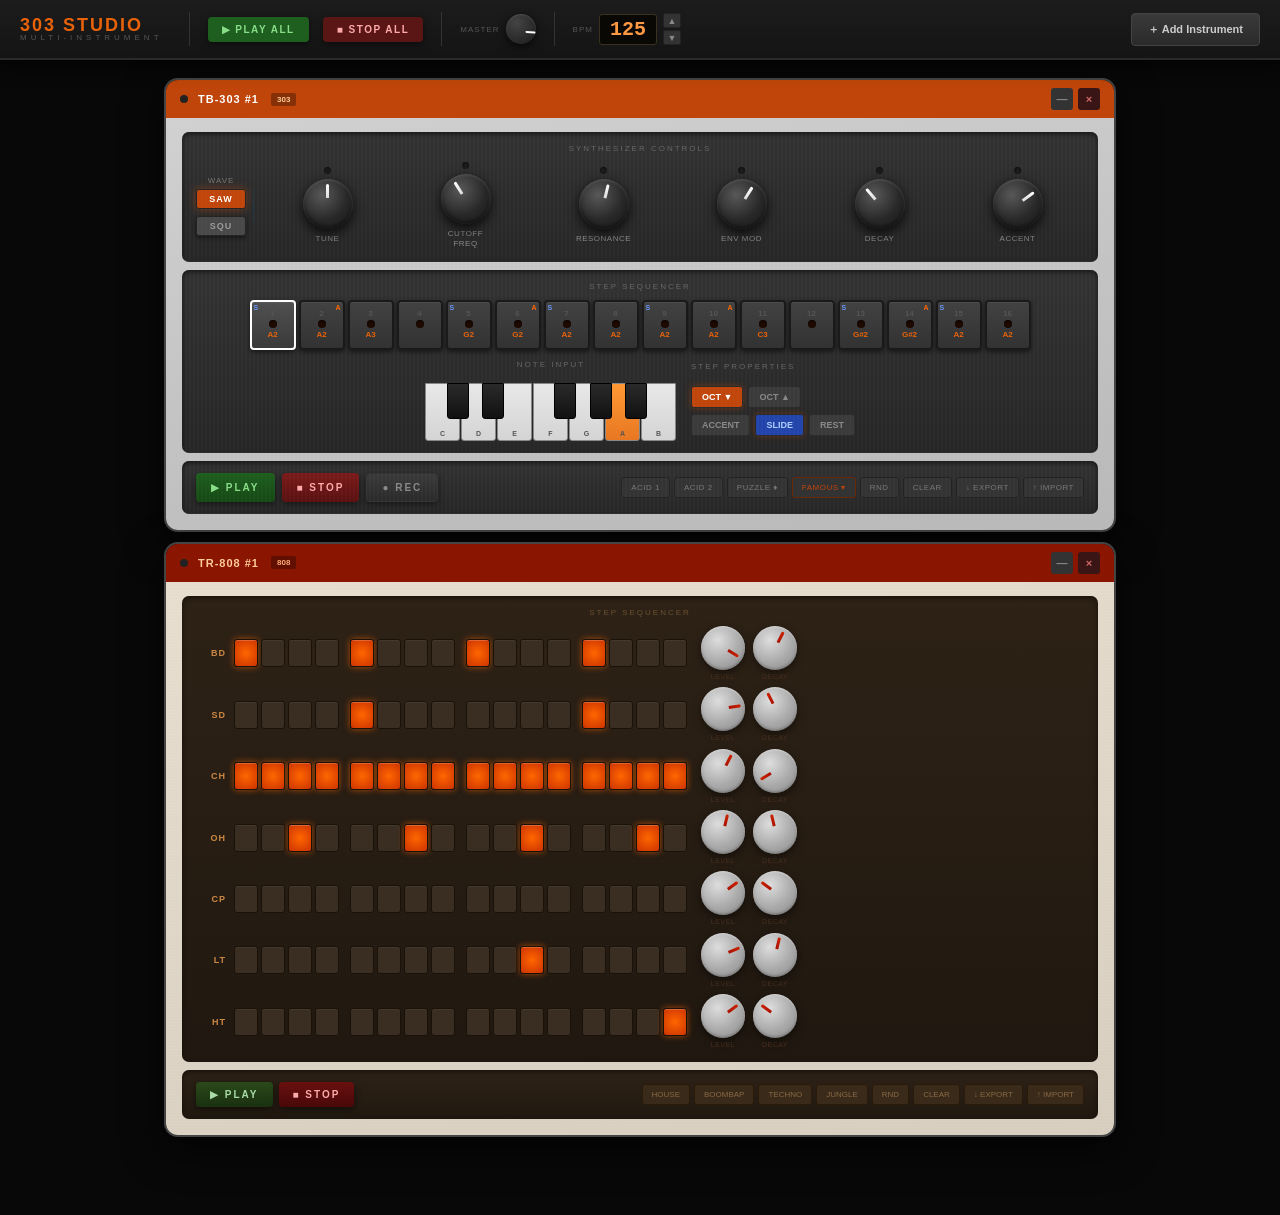
==== studio.html @ 9de7a834 "Bust cache for studio core script on deploy Made-with: Cursor" ====
<!DOCTYPE html>
<html lang="en">
<head>
  <meta charset="UTF-8">
  <meta name="viewport" content="width=device-width, initial-scale=1.0">
  <title>303 Studio</title>
  <link rel="icon" type="image/png" href="favicon.png">

  <!-- Studio shell + shared primitives -->
  <link rel="stylesheet" href="css/studio.css">

  <!-- Per-instrument styles -->
  <link rel="stylesheet" href="css/tb303.css">
  <link rel="stylesheet" href="css/tr808.css">
  <link rel="stylesheet" href="css/tr909.css">
  <link rel="stylesheet" href="css/juno106.css">
  <link rel="stylesheet" href="css/minimoog.css">
  <link rel="stylesheet" href="css/jp8000.css">
  <link rel="stylesheet" href="css/dx7.css">
</head>
<body>

<!-- ── Studio header ─────────────────────────────────────────── -->
<header class="studio-header">
  <div class="studio-logo">
    <span class="studio-logo-main">303 STUDIO</span>
    <span class="studio-logo-sub">Multi-Instrument</span>
  </div>
  <div class="studio-sep"></div>
  <button id="btnPlayAll" class="studio-btn btn-play-all">▶ Play All</button>
  <button id="btnStopAll" class="studio-btn btn-stop-all">■ Stop All</button>
  <div class="studio-sep"></div>
  <div class="master-wrap">
    <span class="master-label">Master</span>
    <div id="masterKnob" class="knob-sm"><div id="masterInd" class="knob-indicator"></div></div>
  </div>
  <div class="studio-sep"></div>
  <div class="master-bpm-wrap">
    <span class="master-label">BPM</span>
    <div id="masterBpm" class="master-bpm-d">128</div>
    <div class="bpm-arrows3">
      <div id="masterBpmUp" class="bpm-arr">▲</div>
      <div id="masterBpmDn" class="bpm-arr">▼</div>
    </div>
  </div>
  <div class="studio-spacer"></div>
  <div class="add-wrap">
    <button class="add-btn" onclick="toggleAddMenu()">＋ Add Instrument</button>
    <div id="addMenu" class="add-menu">
      <!-- Populated by studio.js from StudioInstruments registry -->
    </div>
  </div>
</header>

<!-- ── Instrument rack ───────────────────────────────────────── -->
<main id="rack" class="rack">
  <div id="emptyMsg" class="empty-rack">Loading instruments…</div>
</main>

<!-- ── Core utilities (load first) ──────────────────────────── -->
<script src="js/core/utils.js"></script>
<script src="js/core/knob.js"></script>
<script src="js/core/bus.js"></script>

<!-- ── TB-303 ────────────────────────────────────────────────── -->
<script src="js/instruments/tb303/tb303-engine.js"></script>
<script src="js/instruments/tb303/tb303-seq.js"></script>
<script src="js/instruments/tb303/tb303-presets.js"></script>
<script src="js/instruments/tb303/tb303.js"></script>

<!-- ── TR-808 ────────────────────────────────────────────────── -->
<script src="js/instruments/tr808/tr808-engine.js"></script>
<script src="js/instruments/tr808/tr808-seq.js"></script>
<script src="js/instruments/tr808/tr808-presets.js"></script>
<script src="js/instruments/tr808/tr808.js"></script>

<!-- ── TR-909 ────────────────────────────────────────────────── -->
<script src="js/instruments/tr909/tr909-engine.js"></script>
<script src="js/instruments/tr909/tr909-seq.js"></script>
<script src="js/instruments/tr909/tr909-presets.js"></script>
<script src="js/instruments/tr909/tr909.js"></script>

<!-- ── Juno-106 ──────────────────────────────────────────────── -->
<script src="js/instruments/juno106/juno106-engine.js"></script>
<script src="js/instruments/juno106/juno106-seq.js"></script>
<script src="js/instruments/juno106/juno106-presets.js"></script>
<script src="js/instruments/juno106/juno106.js"></script>

<!-- ── Minimoog ──────────────────────────────────────────── -->
<script src="js/instruments/minimoog/minimoog-engine.js"></script>
<script src="js/instruments/minimoog/minimoog-seq.js"></script>
<script src="js/instruments/minimoog/minimoog-presets.js"></script>
<script src="js/instruments/minimoog/minimoog.js"></script>

<!-- ── JP-8000 ───────────────────────────────────────────── -->
<script src="js/instruments/jp8000/jp8000-engine.js"></script>
<script src="js/instruments/jp8000/jp8000-seq.js"></script>
<script src="js/instruments/jp8000/jp8000-presets.js"></script>
<script src="js/instruments/jp8000/jp8000.js"></script>

<!-- ── DX7 ───────────────────────────────────────────────── -->
<script src="js/instruments/dx7/dx7-engine.js"></script>
<script src="js/instruments/dx7/dx7-seq.js"></script>
<script src="js/instruments/dx7/dx7-presets.js"></script>
<script src="js/instruments/dx7/dx7.js"></script>

<!-- ── New instruments: add CSS link + 4 script tags above this line ── -->

<!-- ── Studio core (must be last) ───────────────────────────── -->
<script src="js/core/studio.js?v=2"></script>

</body>
</html>
---- css/studio.css ----
/* ═══════════════════════════════════════════════════
   STUDIO SHELL — rack, header, card wrapper, shared knob
   ═══════════════════════════════════════════════════ */
*,*::before,*::after{box-sizing:border-box;margin:0;padding:0}
html{scroll-behavior:smooth}
body{background:#080808;min-height:100vh;font-family:'Arial',sans-serif;padding-bottom:60px}

/* ── Studio header ── */
.studio-header{
  background:linear-gradient(180deg,#1c1c1c,#141414);
  border-bottom:2px solid #2a2a2a;
  padding:12px 20px;display:flex;align-items:center;gap:14px;
  position:sticky;top:0;z-index:100;
  box-shadow:0 4px 20px rgba(0,0,0,0.8);
}
.studio-logo{display:flex;flex-direction:column;line-height:1;margin-right:8px}
.studio-logo-main{font-size:18px;font-weight:900;color:#e8620a;letter-spacing:2px}
.studio-logo-sub{font-size:8px;color:#555;letter-spacing:4px;text-transform:uppercase}
.studio-sep{width:1px;height:34px;background:#333;margin:0 4px}
.studio-btn{
  padding:7px 14px;border-radius:4px;font-size:10px;font-weight:bold;
  letter-spacing:1.5px;cursor:pointer;border:none;text-transform:uppercase;
  transition:all 0.12s;box-shadow:0 2px 6px rgba(0,0,0,0.5);
}
.btn-play-all{background:#1e5e1e;color:#88dd88}
.btn-play-all:hover{background:#236823}
.btn-play-all.on{background:#33cc33;color:#fff;box-shadow:0 0 12px rgba(51,204,51,0.4)}
.btn-stop-all{background:#5a1515;color:#ffaaaa}
.btn-stop-all:hover{background:#7a1a1a}
.studio-spacer{flex:1}

/* ── Add instrument menu ── */
.add-wrap{position:relative}
.add-btn{
  background:linear-gradient(180deg,#3a3a3a,#2a2a2a);color:#ccc;
  border:1px solid #444;font-size:11px;padding:8px 16px;
  border-radius:4px;cursor:pointer;font-weight:bold;
}
.add-btn:hover{background:linear-gradient(180deg,#4a4a4a,#3a3a3a);color:#fff}
.add-menu{
  position:absolute;right:0;top:calc(100% + 6px);
  background:#1e1e1e;border:1px solid #3a3a3a;border-radius:6px;
  box-shadow:0 8px 24px rgba(0,0,0,0.8);z-index:200;
  min-width:210px;overflow:hidden;display:none;
}
.add-menu.open{display:block}
.add-menu-item{
  padding:10px 16px;cursor:pointer;font-size:11px;color:#bbb;
  display:flex;align-items:center;gap:10px;
  border-bottom:1px solid #2a2a2a;transition:background 0.1s;
}
.add-menu-item:last-child{border-bottom:none}
.add-menu-item:hover{background:#2a2a2a;color:#fff}
.inst-badge{font-size:9px;font-weight:bold;padding:2px 6px;border-radius:2px}
.badge-303{background:#c0450a;color:#fff}
.badge-808{background:#8a1500;color:#ffcc99}
.badge-syn{background:#1a4a8a;color:#99ccff}

/* ── Master volume knob ── */
.master-wrap{display:flex;align-items:center;gap:6px}

/* ── Master BPM ── */
.master-bpm-wrap{display:flex;align-items:center;gap:6px}
.master-bpm-d{
  background:#0a0805;border:1px solid #3a3020;border-radius:3px;
  padding:3px 8px;color:#ff9944;font-family:monospace;font-size:20px;font-weight:bold;
  width:58px;text-align:center;cursor:ns-resize;touch-action:none;user-select:none;
}
.master-label{font-size:8px;color:#555;text-transform:uppercase;letter-spacing:1px}
.knob-sm{
  width:30px;height:30px;border-radius:50%;
  background:radial-gradient(circle at 35% 30%,#444,#1a1a1a);
  box-shadow:0 3px 8px rgba(0,0,0,0.7),inset 0 1px 2px rgba(255,255,255,0.12);
  position:relative;cursor:grab;touch-action:none;flex-shrink:0;
}
.knob-sm:active{cursor:grabbing}
.knob-sm .knob-indicator{
  position:absolute;width:2px;height:10px;background:#fff;
  left:calc(50% - 1px);top:3px;border-radius:1px;
  transform-origin:50% 145%;pointer-events:none;
}

/* ── Instrument rack ── */
.rack{max-width:980px;margin:20px auto;padding:0 16px;display:flex;flex-direction:column;gap:14px}
.empty-rack{
  text-align:center;padding:60px 20px;color:#2a2a2a;
  font-size:13px;letter-spacing:2px;text-transform:uppercase;
}

/* ── Instrument card wrapper ── */
.inst-card{border-radius:12px;overflow:hidden;box-shadow:0 0 0 2px #444,0 12px 40px rgba(0,0,0,0.8)}
.inst-card-header{display:flex;align-items:center;gap:10px;padding:8px 14px}
.inst-led{width:8px;height:8px;border-radius:50%;background:#222;flex-shrink:0;transition:all 0.2s}
.inst-led.on{background:#44ee44;box-shadow:0 0 6px rgba(68,238,68,0.7)}
.inst-title{font-size:11px;font-weight:bold;color:#ccc;letter-spacing:1px;text-transform:uppercase}
.inst-type-tag{font-size:8px;padding:2px 6px;border-radius:2px;font-weight:bold;margin-left:2px}
.inst-header-btns{display:flex;gap:5px;margin-left:auto}
.inst-hbtn{
  width:22px;height:22px;border-radius:3px;border:none;cursor:pointer;
  font-size:11px;display:flex;align-items:center;justify-content:center;
  transition:all 0.1s;font-weight:bold;
}
.collapse-btn{background:#333;color:#888}
.collapse-btn:hover{background:#444;color:#fff}
.remove-btn{background:#3a1515;color:#cc6666}
.remove-btn:hover{background:#5a2020;color:#ff8888}
.inst-body{transition:all 0.15s}
.inst-body.collapsed{display:none}

/* ── Shared dark knob (used by 303 and any dark-panel instrument) ── */
.knob{
  width:50px;height:50px;border-radius:50%;
  background:radial-gradient(circle at 38% 32%,#585858 0%,#282828 55%,#1a1a1a 100%);
  box-shadow:0 4px 12px rgba(0,0,0,0.8),inset 0 1px 3px rgba(255,255,255,0.18),inset 0 -2px 4px rgba(0,0,0,0.6);
  position:relative;cursor:grab;touch-action:none;
}
.knob:active{cursor:grabbing}
.knob-indicator{
  position:absolute;width:3px;height:14px;
  background:linear-gradient(180deg,#fff,#ddd);
  left:calc(50% - 1.5px);top:5px;border-radius:2px 2px 0 0;
  transform-origin:50% 145%;pointer-events:none;
}
.knob-label{font-size:8px;color:#888;text-transform:uppercase;letter-spacing:0.5px;text-align:center;max-width:56px;line-height:1.3}
.knob-group{display:flex;flex-direction:column;align-items:center;gap:5px;flex:1}
.knob-clr-btn{
  width:7px;height:7px;border-radius:50%;cursor:pointer;border:none;padding:0;
  background:#1a1a1a;box-shadow:inset 0 1px 2px rgba(0,0,0,0.6);transition:all 0.15s;
}
.knob-clr-btn.active{
  background:#ff6600;
  box-shadow:0 0 5px rgba(255,102,0,0.9),0 0 10px rgba(255,102,0,0.4),inset 0 1px 1px rgba(255,200,100,0.4);
}
.knob-clr-btn:hover{ filter:brightness(1.4); }

/* ── Light knob variant (TR-808) ── */
.knob-light{
  width:44px;height:44px;border-radius:50%;
  background:radial-gradient(circle at 38% 32%,#ddd 0%,#aaa 55%,#888 100%);
  box-shadow:0 3px 8px rgba(0,0,0,0.5),inset 0 1px 2px rgba(255,255,255,0.5),inset 0 -1px 3px rgba(0,0,0,0.3);
  position:relative;cursor:grab;touch-action:none;
}
.knob-light:active{cursor:grabbing}
.knob-light .knob-indicator{background:linear-gradient(180deg,#cc2200,#aa1100);top:4px;height:12px;left:calc(50% - 1.5px)}
.knob-light-label{font-size:7px;color:#4a3020;text-transform:uppercase;letter-spacing:0.5px;text-align:center;max-width:50px;line-height:1.2}

/* ── Shared transport primitives ── */
.t-btn{
  padding:8px 15px;border-radius:4px;font-size:10px;font-weight:bold;letter-spacing:2px;
  cursor:pointer;border:none;text-transform:uppercase;transition:all 0.1s;
  box-shadow:0 2px 6px rgba(0,0,0,0.5);
}
.t-btn:active{transform:translateY(1px)}
.bpm-arrows3{display:flex;flex-direction:column;gap:2px}
.bpm-arr{
  width:18px;height:15px;background:#333;border:1px solid #222;border-radius:2px;
  color:#888;font-size:9px;cursor:pointer;display:flex;align-items:center;justify-content:center;
}
.bpm-arr:hover{background:#555;color:#ddd}
.pat-btns3{display:flex;gap:5px;flex-wrap:wrap}
---- css/tb303.css ----
/* ═══════════════════════════════════════════════════
   TB-303 INSTRUMENT STYLES
   Owner: TB-303 agent — do not edit from other agents
   ═══════════════════════════════════════════════════ */

.tb303-card{background:linear-gradient(170deg,#d0d0d0,#b8b8b8);padding:14px 16px 16px;position:relative}
.tb303-card::before{
  content:'';position:absolute;inset:0;pointer-events:none;
  background:repeating-linear-gradient(90deg,rgba(255,255,255,0.04) 0,rgba(255,255,255,0) 1px,rgba(255,255,255,0) 3px,rgba(255,255,255,0.04) 4px);
}
.tb303-header-bar{background:#c0450a}
.tb303-header-bar .inst-title{color:#fff}
.tb303-header-bar .inst-type-tag{background:rgba(0,0,0,0.3);color:#ffcc99}

/* Dark panel sections inside the 303 */
.tb3-dark{
  background:linear-gradient(180deg,#323232,#262626);
  border-radius:7px;padding:12px 14px;margin-bottom:8px;
  box-shadow:inset 0 2px 5px rgba(0,0,0,0.6),inset 0 -1px 0 rgba(255,255,255,0.04);
}
.tb3-dark:last-child{margin-bottom:0}
.panel-lbl{font-size:8px;color:#666;text-transform:uppercase;letter-spacing:2px;margin-bottom:9px;text-align:center}

/* Controls row */
.tb3-controls{display:flex;align-items:center;gap:5px}
.vdivider{width:1px;height:68px;background:linear-gradient(180deg,transparent,#555,transparent);margin:0 5px}
.wave-sect{display:flex;flex-direction:column;align-items:center;gap:4px}
.wave-lbl{font-size:8px;color:#777;letter-spacing:1px;text-transform:uppercase}
.wave-btn{
  width:50px;height:20px;background:#484848;border:1px solid #222;border-radius:3px;
  color:#999;font-size:9px;font-weight:bold;letter-spacing:1px;cursor:pointer;
  box-shadow:0 2px 4px rgba(0,0,0,0.5);transition:all 0.1s;
}
.wave-btn+.wave-btn{margin-top:3px}
.wave-btn.active{background:#c0450a;color:#fff;box-shadow:0 0 8px rgba(192,69,10,0.5)}

/* Step sequencer */
.steps-row{display:flex;gap:3px;justify-content:center;margin-bottom:10px}
.step-btn{
  width:46px;height:50px;background:linear-gradient(180deg,#424242,#323232);
  border:2px solid #1a1a1a;border-radius:4px;cursor:pointer;position:relative;
  box-shadow:0 2px 4px rgba(0,0,0,0.5),inset 0 1px 0 rgba(255,255,255,0.06);
  display:flex;flex-direction:column;align-items:center;justify-content:center;gap:2px;
  transition:border-color 0.08s;flex-shrink:0;
}
.step-btn:active{transform:translateY(1px)}
.step-num{font-size:8px;color:#555;font-weight:bold}
.step-led{width:8px;height:8px;border-radius:50%;background:#1e0a00;box-shadow:inset 0 1px 2px rgba(0,0,0,0.7);transition:all 0.04s}
.step-note-d{font-size:8px;color:#444;font-weight:bold;min-height:10px}
.step-btn.selected{border-color:#fff;background:linear-gradient(180deg,#505050,#3a3a3a)}
.step-btn.playing .step-led{background:#ff9900;box-shadow:0 0 7px rgba(255,153,0,0.9),0 0 14px rgba(255,153,0,0.4)}
.step-btn.has-note .step-note-d{color:#e8620a}
.step-btn.is-rest .step-note-d{color:#3a3a3a;font-style:italic}
.step-a{position:absolute;top:2px;right:2px;font-size:7px;color:#ff6600;font-weight:bold;display:none}
.step-s{position:absolute;top:2px;left:2px;font-size:7px;color:#6699ff;font-weight:bold;display:none}
.step-btn.has-accent .step-a{display:block}
.step-btn.has-slide  .step-s{display:block}

/* Note entry / piano */
.note-entry{display:flex;align-items:flex-start;gap:14px;justify-content:center}
.piano-wrap{display:flex;flex-direction:column;align-items:center;gap:5px}
.piano{position:relative;height:58px;width:252px;flex-shrink:0}
.white-key{
  position:absolute;height:58px;background:linear-gradient(180deg,#e8e8e8,#d4d4d4);
  border:1px solid #888;border-radius:0 0 3px 3px;cursor:pointer;z-index:1;
  display:flex;align-items:flex-end;justify-content:center;padding-bottom:3px;transition:background 0.05s;
}
.white-key span{font-size:7px;color:#555;font-weight:bold}
.white-key:hover{background:linear-gradient(180deg,#ffd080,#ffaa44)}
.white-key.active{background:linear-gradient(180deg,#ff9933,#e87722)!important}
.black-key{
  position:absolute;height:36px;width:22px;background:linear-gradient(180deg,#2a2a2a,#111);
  border:1px solid #000;border-radius:0 0 3px 3px;cursor:pointer;z-index:2;top:0;transition:background 0.05s;
}
.black-key:hover{background:linear-gradient(180deg,#c04408,#8a2800)}
.black-key.active{background:linear-gradient(180deg,#ff6600,#cc4400)!important}

/* Step properties */
.step-props{display:flex;flex-direction:column;gap:6px;padding-top:2px}
.prop-row{display:flex;gap:5px}
.prop-btn{
  padding:5px 10px;background:#3a3a3a;border:1px solid #2a2a2a;border-radius:3px;
  color:#888;font-size:9px;font-weight:bold;cursor:pointer;transition:all 0.1s;
  text-transform:uppercase;white-space:nowrap;
}
.prop-btn:hover{background:#4a4a4a;color:#bbb}
.prop-btn.active{background:#c0450a;color:#fff;box-shadow:0 0 6px rgba(192,69,10,0.4)}
.prop-btn.slide-on{background:#2244aa;color:#aaccff}

/* Transport */
.tb3-transport{display:flex;align-items:center;justify-content:space-between;gap:8px;flex-wrap:wrap}
.tb3-btns{display:flex;gap:7px}
.btn-play3{background:linear-gradient(180deg,#1e5e1e,#144814);color:#88dd88}
.btn-play3:hover{background:linear-gradient(180deg,#236823,#185018)}
.btn-play3.on{background:linear-gradient(180deg,#33cc33,#228822);color:#fff;box-shadow:0 0 10px rgba(51,204,51,0.5)}
.btn-stop3{background:linear-gradient(180deg,#7a1a1a,#5a1010);color:#ffaaaa}
.btn-rec3{background:linear-gradient(180deg,#3a3a3a,#2a2a2a);color:#888;border:1px solid #333}
.btn-rec3.on{background:linear-gradient(180deg,#cc2222,#881111);color:#fff;box-shadow:0 0 8px rgba(204,34,34,0.4)}
.bpm-wrap3{display:flex;align-items:center;gap:7px}
.bpm-lbl3{font-size:8px;color:#777;letter-spacing:2px;text-transform:uppercase}
.bpm-d3{
  background:#0a0a0a;border:1px solid #3a3a3a;border-radius:3px;padding:4px 7px;
  color:#ff7700;font-family:monospace;font-size:18px;font-weight:bold;
  width:62px;text-align:center;cursor:ns-resize;touch-action:none;
  box-shadow:inset 0 2px 4px rgba(0,0,0,0.6);
}
.pat-b3{
  padding:5px 9px;background:#333;border:1px solid #222;border-radius:3px;
  color:#777;font-size:8px;cursor:pointer;letter-spacing:0.5px;text-transform:uppercase;transition:all 0.1s;
}
.pat-b3:hover{background:#484848;color:#bbb}

/* Famous songs dropdown */
.pat-fam-wrap{position:relative;display:inline-block}
.pat-fam-btn{color:#c0450a!important;border-color:#6a2808!important}
.pat-fam-btn:hover{background:#3a2010!important;color:#ff8844!important}
.pat-fam-menu{
  display:none;position:absolute;bottom:calc(100% + 5px);left:0;
  background:#1e1a16;border:1px solid #4a2e18;border-radius:6px;
  box-shadow:0 -6px 20px rgba(0,0,0,0.8);z-index:300;min-width:200px;overflow:hidden;
}
.pat-fam-menu.open{display:block}
.pat-fam-item{
  padding:9px 13px;cursor:pointer;display:flex;flex-direction:column;gap:2px;
  border-bottom:1px solid #2a1e12;transition:background 0.1s;
}
.pat-fam-item:last-child{border-bottom:none}
.pat-fam-item:hover{background:#2e2010}
.fam-title{font-size:10px;font-weight:bold;color:#e8a060;letter-spacing:0.5px}
.fam-artist{font-size:8px;color:#6a5030;text-transform:uppercase;letter-spacing:1px}
---- css/tr808.css ----
/* ═══════════════════════════════════════════════════
   TR-808 INSTRUMENT STYLES
   Owner: TR-808 agent — do not edit from other agents
   ═══════════════════════════════════════════════════ */

.tr808-card{background:linear-gradient(170deg,#e8dfd0,#d8cfc0);padding:14px 16px 16px;position:relative}
.tr808-card::before{
  content:'';position:absolute;inset:0;pointer-events:none;
  background:repeating-linear-gradient(0deg,rgba(0,0,0,0.015) 0,rgba(0,0,0,0) 1px,rgba(0,0,0,0) 2px,rgba(0,0,0,0.015) 3px);
}
.tr808-header-bar{background:#8a1500}
.tr808-header-bar .inst-title{color:#ffcc99}
.tr808-header-bar .inst-type-tag{background:rgba(0,0,0,0.3);color:#ffaa77}

/* Dark panel inside 808 */
.t8-panel{
  background:linear-gradient(180deg,#2e2216,#201810);border-radius:7px;padding:12px 14px;margin-bottom:8px;
  box-shadow:inset 0 2px 5px rgba(0,0,0,0.5);
}
.t8-panel:last-child{margin-bottom:0}
.t8-lbl{font-size:8px;color:#6a5030;text-transform:uppercase;letter-spacing:2px;margin-bottom:9px;text-align:center}

/* Voice grid */
.voice-row{display:flex;align-items:center;gap:8px;margin-bottom:6px}
.voice-row:last-child{margin-bottom:0}
.voice-name{
  font-size:9px;font-weight:bold;color:#cc8844;letter-spacing:1px;text-transform:uppercase;
  width:30px;flex-shrink:0;text-align:right;
}
.steps-808{display:flex;gap:3px}
.drum-step{
  width:24px;height:28px;background:#3a2e22;border:1px solid #1a1208;border-radius:3px;
  cursor:pointer;flex-shrink:0;transition:all 0.08s;position:relative;
  box-shadow:inset 0 1px 0 rgba(255,255,255,0.05);
}
.drum-step:active{transform:translateY(1px)}
.drum-step.on{
  background:radial-gradient(circle,#ff6600,#cc3300);
  box-shadow:0 0 6px rgba(255,102,0,0.6),inset 0 1px 0 rgba(255,255,255,0.2);
}
.drum-step.playing{background:radial-gradient(circle,#ffcc00,#ff8800);box-shadow:0 0 10px rgba(255,200,0,0.8)}
.step-gap{width:5px;flex-shrink:0}
.voice-knobs{display:flex;align-items:flex-end;gap:8px;margin-left:6px}
.v-knob-g{display:flex;flex-direction:column;align-items:center;gap:3px}

/* 808 transport */
.t8-transport{display:flex;align-items:center;justify-content:space-between;gap:8px;flex-wrap:wrap}
.t8-btns{display:flex;gap:6px}
.btn-play8{background:linear-gradient(180deg,#2a4a1a,#1a3010);color:#aaddaa;padding:7px 14px}
.btn-play8:hover{background:linear-gradient(180deg,#3a5a2a,#2a4020)}
.btn-play8.on{background:linear-gradient(180deg,#44cc44,#339933);color:#fff;box-shadow:0 0 10px rgba(68,204,68,0.4)}
.btn-stop8{background:linear-gradient(180deg,#6a1010,#4a0808);color:#ffaaaa;padding:7px 14px}
.bpm-wrap8{display:flex;align-items:center;gap:7px}
.bpm-lbl8{font-size:8px;color:#6a5030;letter-spacing:2px;text-transform:uppercase}
.bpm-d8{
  background:#0a0805;border:1px solid #4a3020;border-radius:3px;padding:4px 7px;
  color:#ff9944;font-family:monospace;font-size:18px;font-weight:bold;
  width:62px;text-align:center;cursor:ns-resize;touch-action:none;
}
.pat-b8{
  padding:5px 9px;background:#3a2a1a;border:1px solid #2a1a08;border-radius:3px;
  color:#8a6a44;font-size:8px;cursor:pointer;text-transform:uppercase;transition:all 0.1s;
}
.pat-b8:hover{background:#4a3a2a;color:#cc9966}
---- css/tr909.css ----
/* ── TR-909 Styles ──
   Steel grey / industrial metal aesthetic.
   Owner: TR-909 agent
   ────────────────────────────────────────── */

/* Header */
.tr909-header-bar { background: #444a50; }
.tr909-header-bar .inst-title { color: #fff; }
.tr909-header-bar .inst-type-tag { background: rgba(0,0,0,0.3); color: #ffcc99; }

/* Card */
.tr909-card {
  background: linear-gradient(170deg, #c8cdd2, #b0b5ba);
  padding: 14px 16px 16px;
  position: relative;
}

/* Panel */
.t9-panel {
  background: linear-gradient(180deg, #2a2e32, #1e2226);
  border-radius: 7px;
  padding: 12px 14px;
  margin-bottom: 8px;
  box-shadow: inset 0 2px 5px rgba(0,0,0,0.5);
}
.t9-panel:last-child { margin-bottom: 0; }

.t9-lbl {
  font-size: 8px;
  color: #556;
  text-transform: uppercase;
  letter-spacing: 2px;
  margin-bottom: 9px;
  text-align: center;
}

/* Voice name colour override for 909 */
.tr909-card .voice-name { color: #88aacc; }

/* Steps */
.steps-909 { display: flex; gap: 3px; }

.drum-step-9 {
  width: 24px;
  height: 28px;
  background: #3a3e44;
  border: 1px solid #1a1e22;
  border-radius: 2px;
  cursor: pointer;
  flex-shrink: 0;
  transition: all 0.08s;
  box-shadow: inset 0 1px 0 rgba(255,255,255,0.06);
}
.drum-step-9:active { transform: translateY(1px); }
.drum-step-9.on {
  background: radial-gradient(circle, #4488ff, #2255cc);
  box-shadow: 0 0 6px rgba(68,136,255,0.6), inset 0 1px 0 rgba(255,255,255,0.2);
}
.drum-step-9.playing {
  background: radial-gradient(circle, #aaddff, #66aaff);
  box-shadow: 0 0 10px rgba(170,221,255,0.8);
}

/* Transport */
.t9-transport {
  display: flex;
  align-items: center;
  justify-content: space-between;
  gap: 8px;
  flex-wrap: wrap;
}
.t9-btns { display: flex; gap: 6px; }

.btn-play9 {
  background: linear-gradient(180deg, #1a3a5a, #102840);
  color: #88bbdd;
  padding: 7px 14px;
}
.btn-play9:hover { background: linear-gradient(180deg, #2a4a6a, #1a3850); }
.btn-play9.on {
  background: linear-gradient(180deg, #4488cc, #2266aa);
  color: #fff;
  box-shadow: 0 0 10px rgba(68,136,204,0.4);
}

.btn-stop9 {
  background: linear-gradient(180deg, #6a1010, #4a0808);
  color: #ffaaaa;
  padding: 7px 14px;
}

/* Preset buttons */
.pat-b9 {
  padding: 5px 9px;
  background: #2a2e34;
  border: 1px solid #1a1e24;
  border-radius: 3px;
  color: #6a8aaa;
  font-size: 8px;
  cursor: pointer;
  text-transform: uppercase;
  transition: all 0.1s;
}
.pat-b9:hover { background: #3a3e46; color: #aaccee; }

/* Badge */
.badge-909 { background: #2a4a6a; color: #88bbdd; }
---- css/juno106.css ----
/* ─────────────────────────────────────────────────────────────
   Roland Juno-106 Pad — dark navy / midnight blue theme
   Teal/cyan accents, cream step buttons
───────────────────────────────────────────────────────────── */

/* ── Header bar ─────────────────────────────────────────── */
.juno106-header-bar {
  background: #1a2a4a;
  color: #ffffff;
  display: flex;
  align-items: center;
  gap: 8px;
  padding: 6px 12px;
  border-radius: 6px 6px 0 0;
  font-family: 'Courier New', monospace;
  font-size: 13px;
  font-weight: 700;
  letter-spacing: 1px;
  border-bottom: 1px solid #2a4a7a;
}

.juno106-header-bar .tag {
  color: #88ddcc;
  font-size: 11px;
  font-weight: 400;
  opacity: 0.85;
}

/* ── Badge ──────────────────────────────────────────────── */
.badge-juno {
  background: #1a5a5a;
  color: #88ddcc;
  font-size: 9px;
  font-weight: 700;
  letter-spacing: 1px;
  padding: 2px 6px;
  border-radius: 3px;
  text-transform: uppercase;
}

/* ── Card ───────────────────────────────────────────────── */
.juno106-card {
  background: linear-gradient(160deg, #1e2a3e 0%, #162034 100%);
  padding: 14px 16px 16px;
  border-radius: 0 0 8px 8px;
  border: 1px solid #1a2a4a;
  border-top: none;
  font-family: 'Courier New', monospace;
}

/* ── Panel ──────────────────────────────────────────────── */
.j106-panel {
  background: linear-gradient(160deg, #0e1620 0%, #0a1018 100%);
  border-radius: 7px;
  padding: 12px 14px;
  box-shadow: inset 0 1px 4px rgba(0,0,0,0.7), inset 0 0 1px rgba(74,138,138,0.15);
  margin-bottom: 8px;
}

/* ── Section labels ─────────────────────────────────────── */
.j106-lbl {
  color: #4a8a8a;
  font-size: 9px;
  font-weight: 700;
  letter-spacing: 2px;
  text-transform: uppercase;
  text-align: center;
  margin-bottom: 9px;
}

.j106-sub-lbl {
  color: #4a8a8a;
  font-size: 8px;
  font-weight: 600;
  letter-spacing: 1.5px;
  text-transform: uppercase;
  text-align: center;
  margin-bottom: 4px;
}

/* ── Controls row ───────────────────────────────────────── */
.j106-controls {
  display: flex;
  flex-direction: row;
  align-items: center;
  gap: 5px;
  flex-wrap: wrap;
}

/* ── Wave / sub section ─────────────────────────────────── */
.j106-wave-sect {
  display: flex;
  flex-direction: column;
  align-items: center;
  gap: 5px;
}

/* ── Toggle buttons (SUB / CHORUS) ─────────────────────── */
.j106-btn {
  background: #0a1420;
  color: #4a7a7a;
  border: 1px solid #1a4a4a;
  border-radius: 4px;
  padding: 4px 8px;
  font-size: 9px;
  font-weight: 700;
  letter-spacing: 1px;
  cursor: pointer;
  transition: all 0.12s ease;
  font-family: 'Courier New', monospace;
  text-transform: uppercase;
  min-width: 54px;
}

.j106-btn:hover {
  border-color: #2a6a6a;
  color: #6aaaaa;
}

.j106-btn.active {
  background: #0a2a2a;
  color: #88ddcc;
  border-color: #2a8a8a;
  box-shadow: 0 0 6px rgba(74,138,138,0.5), inset 0 0 4px rgba(74,138,138,0.1);
}

/* ── Vertical divider ───────────────────────────────────── */
.vdivider {
  width: 1px;
  height: 48px;
  background: linear-gradient(to bottom, transparent, #1a3a4a, transparent);
  margin: 0 2px;
  flex-shrink: 0;
}

/* ── Steps row ──────────────────────────────────────────── */
.j106-steps-row {
  display: flex;
  flex-direction: row;
  gap: 3px;
  justify-content: center;
  margin-bottom: 10px;
  flex-wrap: wrap;
}

/* ── Individual step button ─────────────────────────────── */
.j106-step {
  width: 42px;
  height: 54px;
  background: #080f18;
  border: 2px solid #1a2535;
  border-radius: 4px;
  cursor: pointer;
  display: flex;
  flex-direction: column;
  align-items: center;
  justify-content: center;
  gap: 2px;
  transition: border-color 0.1s ease, background 0.1s ease;
  user-select: none;
  flex-shrink: 0;
}

.j106-step:hover {
  border-color: #2a4a5a;
  background: #0d1620;
}

.j106-step.selected {
  border-color: #4a9aaa;
  box-shadow: 0 0 5px rgba(74,154,170,0.4);
}

.j106-step.playing {
  background: #0a2a2a;
  border-color: #2aaa8a;
  box-shadow: 0 0 10px rgba(42,170,138,0.6), inset 0 0 6px rgba(42,170,138,0.15);
}

.j106-step.has-chord {
  background: #0c1a28;
  border-top: 2px solid #2a7a7a;
}

.j106-step.is-rest {
  background: #050c14;
  border-color: #111e2a;
}

.j106-step-root {
  font-size: 11px;
  font-weight: 700;
  color: #88ddcc;
  line-height: 1;
  font-family: 'Courier New', monospace;
}

.j106-step-type {
  font-size: 8px;
  color: #4a8a8a;
  text-transform: uppercase;
  letter-spacing: 0.5px;
  line-height: 1;
  font-family: 'Courier New', monospace;
}

.j106-step-rest {
  font-size: 12px;
  color: #2a3a4a;
  font-style: italic;
  font-family: 'Courier New', monospace;
}

/* ── Editor row ─────────────────────────────────────────── */
.j106-editor-row {
  display: flex;
  flex-direction: row;
  gap: 14px;
  align-items: flex-start;
  justify-content: center;
  margin-top: 8px;
  flex-wrap: wrap;
}

/* ── Piano wrap ─────────────────────────────────────────── */
.j106-piano-wrap {
  display: flex;
  flex-direction: column;
  align-items: center;
  gap: 5px;
}

/* ── Piano keyboard ─────────────────────────────────────── */
.j106-piano {
  position: relative;
  height: 52px;
  width: 224px;
}

.j106-wkey {
  position: absolute;
  top: 0;
  height: 52px;
  background: linear-gradient(to bottom, #ddd8cc 0%, #f0ece2 60%, #e8e4da 100%);
  border: 1px solid #3a4a5a;
  border-top: none;
  border-radius: 0 0 3px 3px;
  cursor: pointer;
  display: flex;
  align-items: flex-end;
  justify-content: center;
  padding-bottom: 3px;
  transition: background 0.1s ease;
  box-sizing: border-box;
  z-index: 1;
}

.j106-wkey span {
  font-size: 7px;
  color: #4a5a6a;
  font-family: 'Courier New', monospace;
  font-weight: 600;
  pointer-events: none;
}

.j106-wkey:hover {
  background: linear-gradient(to bottom, #c8e8e0 0%, #d8f0e8 60%, #cce8e0 100%);
}

.j106-wkey.active {
  background: linear-gradient(to bottom, #4a9a8a 0%, #5abaaa 60%, #48988a 100%);
  border-color: #2a7a6a;
  box-shadow: inset 0 2px 4px rgba(0,0,0,0.3);
}

.j106-wkey.active span {
  color: #e8f8f4;
}

.j106-bkey {
  position: absolute;
  top: 0;
  width: 18px;
  height: 32px;
  background: linear-gradient(to bottom, #1a2535 0%, #0a1520 100%);
  border: 1px solid #0a1020;
  border-top: none;
  border-radius: 0 0 2px 2px;
  cursor: pointer;
  z-index: 2;
  transition: background 0.1s ease;
}

.j106-bkey:hover {
  background: linear-gradient(to bottom, #1a3a3a 0%, #0a2020 100%);
}

.j106-bkey.active {
  background: linear-gradient(to bottom, #2a7a6a 0%, #1a5a4a 100%);
  box-shadow: 0 0 6px rgba(74,138,138,0.6);
}

/* ── Chord props panel ──────────────────────────────────── */
.j106-chord-props {
  display: flex;
  flex-direction: column;
  gap: 5px;
}

/* ── Chord type row ─────────────────────────────────────── */
.j106-type-row {
  display: flex;
  flex-direction: row;
  flex-wrap: wrap;
  gap: 3px;
  max-width: 220px;
}

.j106-type-btn {
  background: #0a1420;
  color: #4a7a7a;
  border: 1px solid #1a3a4a;
  border-radius: 3px;
  padding: 3px 7px;
  font-size: 9px;
  font-weight: 600;
  cursor: pointer;
  font-family: 'Courier New', monospace;
  transition: all 0.1s ease;
  text-transform: lowercase;
  min-width: 32px;
  text-align: center;
}

.j106-type-btn:hover {
  border-color: #2a6a6a;
  color: #6aaaaa;
  background: #0d1a24;
}

.j106-type-btn.active {
  background: #0a2a2a;
  color: #88ddcc;
  border-color: #2a8a8a;
  box-shadow: 0 0 5px rgba(74,138,138,0.4);
}

/* ── Octave + rest row ──────────────────────────────────── */
.j106-oct-row {
  display: flex;
  flex-direction: row;
  gap: 5px;
}

.j106-prop-btn {
  background: #0a1420;
  color: #4a7a7a;
  border: 1px solid #1a3a4a;
  border-radius: 3px;
  padding: 4px 9px;
  font-size: 9px;
  font-weight: 600;
  cursor: pointer;
  font-family: 'Courier New', monospace;
  transition: all 0.1s ease;
  text-align: center;
}

.j106-prop-btn:hover {
  border-color: #2a6a6a;
  color: #6aaaaa;
  background: #0d1a24;
}

.j106-prop-btn.active {
  background: #0a2a2a;
  color: #88ddcc;
  border-color: #2a8a8a;
  box-shadow: 0 0 5px rgba(74,138,138,0.4);
}

/* ── Transport row ──────────────────────────────────────── */
.j106-transport {
  display: flex;
  flex-direction: row;
  align-items: center;
  justify-content: space-between;
  gap: 8px;
  flex-wrap: wrap;
}

.j106-btns {
  display: flex;
  flex-direction: row;
  gap: 6px;
}

/* ── Play / Stop buttons ────────────────────────────────── */
.btn-play-juno {
  background: linear-gradient(to bottom, #0d3a2a 0%, #082a1e 100%);
  color: #4aaa8a;
  border: 1px solid #1a6a4a;
  border-radius: 4px;
  padding: 6px 14px;
  font-size: 11px;
  font-weight: 700;
  cursor: pointer;
  font-family: 'Courier New', monospace;
  letter-spacing: 0.5px;
  transition: all 0.12s ease;
}

.btn-play-juno:hover {
  border-color: #2a8a5a;
  color: #6acc9a;
  background: linear-gradient(to bottom, #124a32 0%, #0c3224 100%);
}

.btn-play-juno.on {
  background: linear-gradient(to bottom, #0a4a2a 0%, #083820 100%);
  color: #88ddbb;
  border-color: #2aaa6a;
  box-shadow: 0 0 10px rgba(42,170,100,0.6), inset 0 0 6px rgba(42,170,100,0.1);
}

.btn-stop-juno {
  background: linear-gradient(to bottom, #3a1010 0%, #280a0a 100%);
  color: #aa5a5a;
  border: 1px solid #5a2020;
  border-radius: 4px;
  padding: 6px 14px;
  font-size: 11px;
  font-weight: 700;
  cursor: pointer;
  font-family: 'Courier New', monospace;
  letter-spacing: 0.5px;
  transition: all 0.12s ease;
}

.btn-stop-juno:hover {
  border-color: #7a3030;
  color: #cc7a7a;
  background: linear-gradient(to bottom, #4a1818 0%, #381010 100%);
}

/* ── Preset buttons ─────────────────────────────────────── */
.pat-btns3 {
  display: flex;
  flex-direction: row;
  gap: 4px;
  flex-wrap: wrap;
  align-items: center;
}

.pat-b-juno {
  background: #0a1a2a;
  color: #5a8aaa;
  border: 1px solid #1a3a5a;
  border-radius: 3px;
  padding: 4px 9px;
  font-size: 9px;
  font-weight: 600;
  cursor: pointer;
  font-family: 'Courier New', monospace;
  letter-spacing: 0.5px;
  transition: all 0.1s ease;
  text-align: center;
  white-space: nowrap;
}

.pat-b-juno:hover {
  background: #0d2236;
  color: #7aaac8;
  border-color: #2a5a7a;
}

.pat-b-juno:active {
  background: #0a2a3a;
  color: #88ccee;
  border-color: #2a6a8a;
}

/* ── t-btn base (shared transport button style) ─────────── */
.t-btn {
  min-width: 64px;
}
---- css/minimoog.css ----
/* ═══════════════════════════════════════════════════
   MINIMOOG INSTRUMENT STYLES
   Owner: Minimoog agent — do not edit from other agents
   ═══════════════════════════════════════════════════ */

/* Header bar */
.minimoog-header-bar { background: #8a1111; }
.minimoog-header-bar .inst-title { color: #fff; }
.minimoog-header-bar .inst-type-tag { background: rgba(0,0,0,0.3); color: #ffcccc; }

/* Card body — warm cream/ivory gradient */
.minimoog-card {
  background: linear-gradient(170deg, #ede5d5, #d8cdb8);
  padding: 14px 16px 16px;
  position: relative;
}
.minimoog-card::before {
  content: '';
  position: absolute;
  inset: 0;
  pointer-events: none;
  background: repeating-linear-gradient(
    90deg,
    rgba(255,255,255,0.06) 0,
    rgba(255,255,255,0) 1px,
    rgba(255,255,255,0) 3px,
    rgba(255,255,255,0.06) 4px
  );
}

/* Dark panel sections */
.moog-panel {
  background: linear-gradient(180deg, #1e1508, #141008);
  border-radius: 7px;
  padding: 12px 14px;
  margin-bottom: 8px;
  box-shadow:
    inset 0 2px 6px rgba(0,0,0,0.7),
    inset 0 -1px 0 rgba(255,220,100,0.04),
    0 1px 3px rgba(0,0,0,0.4);
}
.moog-panel:last-child { margin-bottom: 0; }

/* Labels */
.moog-lbl {
  font-size: 8px;
  color: #aa7722;
  text-transform: uppercase;
  letter-spacing: 2px;
  margin-bottom: 9px;
  text-align: center;
}

/* Controls row */
.moog-controls {
  display: flex;
  align-items: center;
  gap: 5px;
  flex-wrap: wrap;
}

/* Wave selector section */
.moog-wave-sect {
  display: flex;
  flex-direction: column;
  align-items: center;
  gap: 4px;
  margin-right: 6px;
}

/* Wave buttons */
.moog-wave-btn {
  width: 52px;
  height: 21px;
  background: #2a2010;
  border: 1px solid #3a2a10;
  border-radius: 3px;
  color: #886644;
  font-size: 9px;
  font-weight: bold;
  letter-spacing: 1px;
  cursor: pointer;
  box-shadow: 0 2px 4px rgba(0,0,0,0.6);
  transition: all 0.1s;
}
.moog-wave-btn:hover { background: #3a2e18; color: #ccaa66; }
.moog-wave-btn.active {
  background: #cc1111;
  color: #fff;
  border-color: #991111;
  box-shadow: 0 0 8px rgba(204,17,17,0.55), 0 2px 4px rgba(0,0,0,0.5);
}

/* Step sequencer row */
.moog-steps-row {
  display: flex;
  gap: 3px;
  justify-content: center;
  margin-bottom: 10px;
  flex-wrap: nowrap;
}

/* Step buttons */
.moog-step {
  width: 46px;
  height: 50px;
  background: linear-gradient(180deg, #2a1e0a, #1a1208);
  border: 2px solid #111;
  border-radius: 4px;
  cursor: pointer;
  display: flex;
  flex-direction: column;
  align-items: center;
  justify-content: center;
  gap: 2px;
  box-shadow: 0 2px 4px rgba(0,0,0,0.6), inset 0 1px 0 rgba(255,200,100,0.05);
  transition: border-color 0.08s;
  flex-shrink: 0;
}
.moog-step:active { transform: translateY(1px); }

.moog-step.selected {
  border-color: #ffffff;
  background: linear-gradient(180deg, #3a2a12, #2a1e0c);
}

.moog-step.playing {
  background: linear-gradient(180deg, #3a2000, #281600);
  border-color: #ff8800;
  box-shadow: 0 0 10px rgba(255,140,0,0.6), 0 0 20px rgba(255,100,0,0.3);
}

.moog-step.has-note {
  background: linear-gradient(180deg, #2e1e08, #1e1408);
  border-top: 2px solid #cc1111;
}

.moog-step.is-rest {
  background: linear-gradient(180deg, #181008, #100c06);
}

/* Step content elements */
.moog-step-note {
  font-size: 11px;
  font-weight: bold;
  color: #dd4422;
}
.moog-step.is-rest .moog-step-note { display: none; }

.moog-step-oct {
  font-size: 8px;
  color: #aa7722;
  min-height: 9px;
}

.moog-step-rest {
  font-size: 12px;
  color: #3a2e1a;
  font-style: italic;
}

/* Note entry area */
.moog-note-entry {
  display: flex;
  align-items: flex-start;
  gap: 14px;
  justify-content: center;
}

/* Piano wrap */
.moog-piano-wrap {
  display: flex;
  flex-direction: column;
  align-items: center;
  gap: 5px;
}

/* Piano keyboard */
.moog-piano {
  position: relative;
  height: 58px;
  width: 252px;
  flex-shrink: 0;
}

/* White keys — cream tone with red highlight */
.m-wkey {
  position: absolute;
  height: 58px;
  background: linear-gradient(180deg, #e8e0cc, #d4c8aa);
  border: 1px solid #9a8060;
  border-radius: 0 0 4px 4px;
  cursor: pointer;
  z-index: 1;
  display: flex;
  align-items: flex-end;
  justify-content: center;
  padding-bottom: 3px;
  transition: background 0.05s;
}
.m-wkey span { font-size: 7px; color: #7a6040; font-weight: bold; }
.m-wkey:hover { background: linear-gradient(180deg, #ffddaa, #ffbb66); }
.m-wkey.active { background: linear-gradient(180deg, #ee3311, #cc1100) !important; }
.m-wkey.active span { color: #fff; }

/* Black keys */
.m-bkey {
  position: absolute;
  height: 36px;
  width: 22px;
  background: linear-gradient(180deg, #1e1408, #0c0804);
  border: 1px solid #000;
  border-radius: 0 0 3px 3px;
  cursor: pointer;
  z-index: 2;
  top: 0;
  transition: background 0.05s;
}
.m-bkey:hover { background: linear-gradient(180deg, #9a1a0a, #6a1008); }
.m-bkey.active { background: linear-gradient(180deg, #ee3311, #aa1100) !important; }

/* Step properties */
.moog-step-props {
  display: flex;
  flex-direction: column;
  gap: 6px;
  padding-top: 2px;
}
.moog-prop-row {
  display: flex;
  gap: 5px;
}
.moog-prop-btn {
  padding: 5px 10px;
  background: #2a1e0a;
  border: 1px solid #1e1608;
  border-radius: 3px;
  color: #886644;
  font-size: 9px;
  font-weight: bold;
  cursor: pointer;
  transition: all 0.1s;
  text-transform: uppercase;
  white-space: nowrap;
}
.moog-prop-btn:hover { background: #3a2e14; color: #ccaa66; }
.moog-prop-btn.active {
  background: #cc1111;
  color: #fff;
  border-color: #991111;
  box-shadow: 0 0 6px rgba(204,17,17,0.45);
}

/* Transport */
.moog-transport {
  display: flex;
  align-items: center;
  justify-content: space-between;
  gap: 8px;
  flex-wrap: wrap;
}
.moog-btns {
  display: flex;
  gap: 7px;
}

/* Play button */
.btn-play-moog {
  background: linear-gradient(180deg, #1a5a1a, #0e3e0e);
  color: #88cc88;
}
.btn-play-moog:hover { background: linear-gradient(180deg, #1e6a1e, #124812); }
.btn-play-moog.on {
  background: linear-gradient(180deg, #33cc33, #228822);
  color: #fff;
  box-shadow: 0 0 10px rgba(51,204,51,0.55);
}

/* Stop button */
.btn-stop-moog {
  background: linear-gradient(180deg, #7a1111, #551010);
  color: #ffaaaa;
}
.btn-stop-moog:hover { background: linear-gradient(180deg, #991515, #6a1212); }

/* Preset buttons */
.pat-b-moog {
  padding: 5px 9px;
  background: #2a1e0a;
  border: 1px solid #1e1608;
  border-radius: 3px;
  color: #886644;
  font-size: 8px;
  cursor: pointer;
  letter-spacing: 0.5px;
  text-transform: uppercase;
  transition: all 0.1s;
}
.pat-b-moog:hover { background: #3a2e14; color: #ccaa66; }

/* Badge */
.badge-moog {
  background: #8a1111;
  color: #fff;
}
---- css/jp8000.css ----
/* ─────────────────────────────────────────────────────────────
   Roland JP-8000 Supersaw — deep purple / violet theme
   Electric blue / cyan accents — late-90s trance synthesizer
───────────────────────────────────────────────────────────── */

/* ── Header bar ─────────────────────────────────────────── */
.jp8000-header-bar {
  background: #3a1a6a;
  color: #ffffff;
  display: flex;
  align-items: center;
  gap: 8px;
  padding: 6px 12px;
  border-radius: 6px 6px 0 0;
  font-family: 'Courier New', monospace;
  font-size: 13px;
  font-weight: 700;
  letter-spacing: 1px;
  border-bottom: 1px solid #5a2a9a;
}

.jp8000-header-bar .tag {
  color: #ccaaff;
  font-size: 11px;
  font-weight: 400;
  opacity: 0.85;
}

/* ── Badge ──────────────────────────────────────────────── */
.badge-jp {
  background: #3a1a6a;
  color: #ccaaff;
  font-size: 9px;
  font-weight: 700;
  letter-spacing: 1px;
  padding: 2px 6px;
  border-radius: 3px;
  text-transform: uppercase;
}

/* ── Card ───────────────────────────────────────────────── */
.jp8000-card {
  background: linear-gradient(160deg, #1a0e2e 0%, #120a22 100%);
  padding: 14px 16px 16px;
  border-radius: 0 0 8px 8px;
  border: 1px solid #2a1050;
  border-top: none;
  font-family: 'Courier New', monospace;
}

/* ── Panel ──────────────────────────────────────────────── */
.jp-panel {
  background: linear-gradient(160deg, #0e0818 0%, #0a0614 100%);
  border-radius: 7px;
  padding: 12px 14px;
  box-shadow: inset 0 1px 4px rgba(0,0,0,0.7), inset 0 0 1px rgba(100,60,180,0.15);
  margin-bottom: 8px;
}

/* ── Section labels ─────────────────────────────────────── */
.jp-lbl {
  color: #4488cc;
  font-size: 9px;
  font-weight: 700;
  letter-spacing: 2px;
  text-transform: uppercase;
  text-align: center;
  margin-bottom: 9px;
}

/* ── Controls row ───────────────────────────────────────── */
.jp-controls {
  display: flex;
  flex-direction: row;
  align-items: center;
  gap: 5px;
  flex-wrap: wrap;
}

/* ── Chord section ──────────────────────────────────────── */
.jp-chord-sect {
  display: flex;
  flex-direction: column;
  gap: 4px;
}

.jp-chord-types {
  display: flex;
  flex-direction: row;
  flex-wrap: wrap;
  gap: 3px;
  max-width: 140px;
}

.jp-chord-btn {
  background: #120828;
  color: #7755aa;
  border: 1px solid #2a1050;
  border-radius: 3px;
  padding: 3px 7px;
  font-size: 9px;
  font-weight: 600;
  cursor: pointer;
  font-family: 'Courier New', monospace;
  transition: all 0.1s ease;
  min-width: 34px;
  text-align: center;
}

.jp-chord-btn:hover {
  border-color: #4422aa;
  color: #9977cc;
  background: #180a30;
}

.jp-chord-btn.active {
  background: #0a1040;
  color: #88ccff;
  border-color: #2266cc;
  box-shadow: 0 0 6px rgba(68,136,220,0.55), inset 0 0 4px rgba(68,136,220,0.1);
}

/* ── Steps row ──────────────────────────────────────────── */
.jp-steps-row {
  display: flex;
  flex-direction: row;
  gap: 3px;
  justify-content: center;
  margin-bottom: 10px;
  flex-wrap: wrap;
}

/* ── Individual step button ─────────────────────────────── */
.jp-step {
  width: 42px;
  height: 48px;
  background: #0a0618;
  border: 2px solid #1a0a30;
  border-radius: 4px;
  cursor: pointer;
  display: flex;
  flex-direction: column;
  align-items: center;
  justify-content: center;
  gap: 2px;
  transition: border-color 0.1s ease, background 0.1s ease;
  user-select: none;
  flex-shrink: 0;
}

.jp-step:hover {
  border-color: #3a1a60;
  background: #0e0a20;
}

.jp-step.selected {
  border-color: #8844cc;
  box-shadow: 0 0 5px rgba(136,68,204,0.45);
}

.jp-step.playing {
  background: #081830;
  border-color: #2288cc;
  box-shadow: 0 0 10px rgba(34,136,204,0.65), inset 0 0 6px rgba(34,136,204,0.15);
}

.jp-step.has-note {
  background: #0c0824;
  border-top: 2px solid #2266aa;
}

.jp-step.is-rest {
  background: #060412;
  border-color: #110820;
}

.jp-step-root {
  font-size: 11px;
  font-weight: 700;
  color: #88ddff;
  line-height: 1;
  font-family: 'Courier New', monospace;
}

.jp-step-oct {
  font-size: 8px;
  color: #6633aa;
  line-height: 1;
  font-family: 'Courier New', monospace;
}

.jp-step-rest {
  font-size: 12px;
  color: #2a1a3a;
  font-style: italic;
  font-family: 'Courier New', monospace;
}

/* ── Editor row ─────────────────────────────────────────── */
.jp-editor-row {
  display: flex;
  flex-direction: row;
  gap: 14px;
  align-items: flex-start;
  justify-content: center;
  margin-top: 8px;
  flex-wrap: wrap;
}

/* ── Piano wrap ─────────────────────────────────────────── */
.jp-piano-wrap {
  display: flex;
  flex-direction: column;
  align-items: center;
  gap: 5px;
}

/* ── Piano keyboard ─────────────────────────────────────── */
.jp-piano {
  position: relative;
  height: 52px;
  width: 224px;
}

.jp-wkey {
  position: absolute;
  top: 0;
  height: 52px;
  background: linear-gradient(to bottom, #ddd8cc 0%, #f0ece2 60%, #e8e4da 100%);
  border: 1px solid #3a2a5a;
  border-top: none;
  border-radius: 0 0 3px 3px;
  cursor: pointer;
  display: flex;
  align-items: flex-end;
  justify-content: center;
  padding-bottom: 3px;
  transition: background 0.1s ease;
  box-sizing: border-box;
  z-index: 1;
}

.jp-wkey span {
  font-size: 7px;
  color: #4a3a6a;
  font-family: 'Courier New', monospace;
  font-weight: 600;
  pointer-events: none;
}

.jp-wkey:hover {
  background: linear-gradient(to bottom, #ccd0ee 0%, #dde0ff 60%, #ccd0ee 100%);
}

.jp-wkey.active {
  background: linear-gradient(to bottom, #3366bb 0%, #4488dd 60%, #3366bb 100%);
  border-color: #224499;
  box-shadow: inset 0 2px 4px rgba(0,0,0,0.3);
}

.jp-wkey.active span {
  color: #e0eeff;
}

.jp-bkey {
  position: absolute;
  top: 0;
  width: 18px;
  height: 32px;
  background: linear-gradient(to bottom, #1a1030 0%, #0a0820 100%);
  border: 1px solid #0a0618;
  border-top: none;
  border-radius: 0 0 2px 2px;
  cursor: pointer;
  z-index: 2;
  transition: background 0.1s ease;
}

.jp-bkey:hover {
  background: linear-gradient(to bottom, #1a1a44 0%, #0a0a28 100%);
}

.jp-bkey.active {
  background: linear-gradient(to bottom, #2255bb 0%, #1133aa 100%);
  box-shadow: 0 0 6px rgba(68,136,220,0.65);
}

/* ── Step props panel ───────────────────────────────────── */
.jp-step-props {
  display: flex;
  flex-direction: column;
  gap: 5px;
}

.jp-prop-row {
  display: flex;
  flex-direction: row;
  gap: 5px;
}

.jp-prop-btn {
  background: #120828;
  color: #7755aa;
  border: 1px solid #2a1050;
  border-radius: 3px;
  padding: 4px 9px;
  font-size: 9px;
  font-weight: 600;
  cursor: pointer;
  font-family: 'Courier New', monospace;
  transition: all 0.1s ease;
  text-align: center;
}

.jp-prop-btn:hover {
  border-color: #4422aa;
  color: #9977cc;
  background: #180a30;
}

.jp-prop-btn.active {
  background: #0a1040;
  color: #88ccff;
  border-color: #2266cc;
  box-shadow: 0 0 5px rgba(68,136,220,0.45);
}

/* ── Transport row ──────────────────────────────────────── */
.jp-transport {
  display: flex;
  flex-direction: row;
  align-items: center;
  justify-content: space-between;
  gap: 8px;
  flex-wrap: wrap;
}

.jp-btns {
  display: flex;
  flex-direction: row;
  gap: 6px;
}

/* ── Play / Stop buttons ────────────────────────────────── */
.btn-play-jp {
  background: linear-gradient(to bottom, #0d1a42 0%, #080e2e 100%);
  color: #4488cc;
  border: 1px solid #1a3a8a;
  border-radius: 4px;
  padding: 6px 14px;
  font-size: 11px;
  font-weight: 700;
  cursor: pointer;
  font-family: 'Courier New', monospace;
  letter-spacing: 0.5px;
  transition: all 0.12s ease;
}

.btn-play-jp:hover {
  border-color: #2a5aaa;
  color: #66aaee;
  background: linear-gradient(to bottom, #122052 0%, #0c1838 100%);
}

.btn-play-jp.on {
  background: linear-gradient(to bottom, #0a1a50 0%, #081440 100%);
  color: #88ccff;
  border-color: #2277dd;
  box-shadow: 0 0 10px rgba(68,136,220,0.65), inset 0 0 6px rgba(68,136,220,0.1);
}

.btn-stop-jp {
  background: linear-gradient(to bottom, #3a1010 0%, #280a0a 100%);
  color: #aa5a5a;
  border: 1px solid #5a2020;
  border-radius: 4px;
  padding: 6px 14px;
  font-size: 11px;
  font-weight: 700;
  cursor: pointer;
  font-family: 'Courier New', monospace;
  letter-spacing: 0.5px;
  transition: all 0.12s ease;
}

.btn-stop-jp:hover {
  border-color: #7a3030;
  color: #cc7a7a;
  background: linear-gradient(to bottom, #4a1818 0%, #381010 100%);
}

/* ── Preset buttons ─────────────────────────────────────── */
.pat-b-jp {
  background: #120828;
  color: #7755aa;
  border: 1px solid #2a1050;
  border-radius: 3px;
  padding: 4px 9px;
  font-size: 9px;
  font-weight: 600;
  cursor: pointer;
  font-family: 'Courier New', monospace;
  letter-spacing: 0.5px;
  transition: all 0.1s ease;
  text-align: center;
  white-space: nowrap;
}

.pat-b-jp:hover {
  background: #180a30;
  color: #9977cc;
  border-color: #4422aa;
}

.pat-b-jp:active {
  background: #0a1040;
  color: #88ccff;
  border-color: #2266cc;
}
---- css/dx7.css ----
/* ═══════════════════════════════════════════════════
   DX7 FM SYNTH INSTRUMENT STYLES
   Owner: DX7 agent — do not edit from other agents
   ═══════════════════════════════════════════════════ */

/* Header bar — Yamaha black/gold */
.dx7-header-bar { background: #1a1a2e; }
.dx7-header-bar .inst-title { color: #e8c840; }
.dx7-header-bar .inst-type-tag { background: rgba(0,0,0,0.4); color: #e8c840; }

/* Card body — dark metallic navy */
.dx7-card {
  background: linear-gradient(170deg, #2a2a3e, #1e1e30);
  padding: 14px 16px 16px;
  position: relative;
}
.dx7-card::before {
  content: '';
  position: absolute;
  inset: 0;
  pointer-events: none;
  background: repeating-linear-gradient(
    90deg,
    rgba(232,200,64,0.03) 0,
    rgba(232,200,64,0) 1px,
    rgba(232,200,64,0) 3px,
    rgba(232,200,64,0.03) 4px
  );
}

/* Panel sections */
.dx7-panel {
  background: linear-gradient(180deg, #0e0e1a, #080810);
  border-radius: 7px;
  padding: 12px 14px;
  margin-bottom: 8px;
  box-shadow:
    inset 0 2px 6px rgba(0,0,0,0.8),
    inset 0 -1px 0 rgba(232,200,64,0.05),
    0 1px 3px rgba(0,0,0,0.5);
}
.dx7-panel:last-child { margin-bottom: 0; }

/* Labels */
.dx7-lbl {
  font-size: 8px;
  color: #8888aa;
  text-transform: uppercase;
  letter-spacing: 2px;
  margin-bottom: 9px;
  text-align: center;
}

/* Algorithm selector */
.dx7-algo-row {
  display: flex;
  gap: 5px;
  flex-wrap: wrap;
  justify-content: center;
}

.dx7-algo-sect {
  display: flex;
  flex-direction: column;
  gap: 6px;
  margin-right: 8px;
}

.dx7-algo-btns {
  display: flex;
  flex-wrap: wrap;
  gap: 4px;
}

.dx7-algo-btn {
  padding: 5px 10px;
  background: #1a1a2a;
  border: 1px solid #2a2a44;
  border-radius: 3px;
  color: #6666aa;
  font-size: 9px;
  font-weight: bold;
  cursor: pointer;
  transition: all 0.1s;
  text-transform: uppercase;
  letter-spacing: 0.5px;
}
.dx7-algo-btn:hover { background: #22223a; color: #aaaacc; }
.dx7-algo-btn.active {
  background: #e8c840;
  color: #1a1a2e;
  border-color: #c8a820;
  box-shadow: 0 0 8px rgba(232,200,64,0.5);
}

/* Controls row */
.dx7-controls {
  display: flex;
  align-items: center;
  gap: 5px;
  flex-wrap: wrap;
}

/* Step sequencer */
.dx7-steps-row {
  display: flex;
  gap: 3px;
  justify-content: center;
  margin-bottom: 10px;
  flex-wrap: nowrap;
}

.dx7-step {
  width: 46px;
  height: 50px;
  background: linear-gradient(180deg, #14141e, #0c0c16);
  border: 2px solid #0a0a14;
  border-radius: 4px;
  cursor: pointer;
  display: flex;
  flex-direction: column;
  align-items: center;
  justify-content: center;
  gap: 2px;
  box-shadow: 0 2px 4px rgba(0,0,0,0.7), inset 0 1px 0 rgba(232,200,64,0.04);
  transition: border-color 0.08s;
  flex-shrink: 0;
}
.dx7-step:active { transform: translateY(1px); }

.dx7-step.selected {
  border-color: #ffffff;
  background: linear-gradient(180deg, #1e1e30, #14142a);
}

.dx7-step.playing {
  background: linear-gradient(180deg, #1a1a00, #101000);
  border-color: #e8c840;
  box-shadow: 0 0 10px rgba(232,200,64,0.7), 0 0 20px rgba(232,200,64,0.3);
}

.dx7-step.has-note {
  border-top: 2px solid #e8c840;
}

.dx7-step.is-rest {
  background: linear-gradient(180deg, #0c0c14, #08080e);
}

/* Step content */
.dx7-step-note {
  font-size: 11px;
  font-weight: bold;
  color: #e8c840;
}

.dx7-step-oct {
  font-size: 7px;
  color: #666688;
  min-height: 9px;
}

.dx7-step-rest {
  font-size: 12px;
  color: #2a2a3a;
  font-style: italic;
}

/* Note entry */
.dx7-note-entry {
  display: flex;
  align-items: flex-start;
  gap: 14px;
  justify-content: center;
}

.dx7-piano-wrap {
  display: flex;
  flex-direction: column;
  align-items: center;
  gap: 5px;
}

.dx7-piano {
  position: relative;
  height: 58px;
  width: 252px;
  flex-shrink: 0;
}

/* White keys — metallic tint */
.dx7-wkey {
  position: absolute;
  height: 58px;
  background: linear-gradient(180deg, #d8d8e8, #c4c4d4);
  border: 1px solid #8888aa;
  border-radius: 0 0 3px 3px;
  cursor: pointer;
  z-index: 1;
  display: flex;
  align-items: flex-end;
  justify-content: center;
  padding-bottom: 3px;
  transition: background 0.05s;
}
.dx7-wkey span { font-size: 7px; color: #5a5a88; font-weight: bold; }
.dx7-wkey:hover { background: linear-gradient(180deg, #ffe870, #e8c820); }
.dx7-wkey.active { background: linear-gradient(180deg, #e8c840, #c8a820) !important; }
.dx7-wkey.active span { color: #1a1a2e; }

/* Black keys */
.dx7-bkey {
  position: absolute;
  height: 36px;
  width: 22px;
  background: linear-gradient(180deg, #141422, #0a0a16);
  border: 1px solid #000;
  border-radius: 0 0 3px 3px;
  cursor: pointer;
  z-index: 2;
  top: 0;
  transition: background 0.05s;
}
.dx7-bkey:hover { background: linear-gradient(180deg, #4a4400, #2a2800); }
.dx7-bkey.active { background: linear-gradient(180deg, #c8a820, #886e10) !important; }

/* Step properties */
.dx7-step-props {
  display: flex;
  flex-direction: column;
  gap: 6px;
  padding-top: 2px;
}
.dx7-prop-row {
  display: flex;
  gap: 5px;
}
.dx7-prop-btn {
  padding: 5px 10px;
  background: #14141e;
  border: 1px solid #1e1e2e;
  border-radius: 3px;
  color: #6666aa;
  font-size: 9px;
  font-weight: bold;
  cursor: pointer;
  transition: all 0.1s;
  text-transform: uppercase;
  white-space: nowrap;
}
.dx7-prop-btn:hover { background: #1e1e2e; color: #aaaacc; }
.dx7-prop-btn.active {
  background: #e8c840;
  color: #1a1a2e;
  border-color: #c8a820;
  box-shadow: 0 0 6px rgba(232,200,64,0.4);
}

/* Transport */
.dx7-transport {
  display: flex;
  align-items: center;
  justify-content: space-between;
  gap: 8px;
  flex-wrap: wrap;
}
.dx7-btns {
  display: flex;
  gap: 7px;
}

.btn-play-dx7 {
  background: linear-gradient(180deg, #1a5a1a, #0e3e0e);
  color: #88cc88;
}
.btn-play-dx7:hover { background: linear-gradient(180deg, #1e6a1e, #124812); }
.btn-play-dx7.on {
  background: linear-gradient(180deg, #33cc33, #228822);
  color: #fff;
  box-shadow: 0 0 10px rgba(51,204,51,0.55);
}

.btn-stop-dx7 {
  background: linear-gradient(180deg, #3a3a1a, #282810);
  color: #cccc88;
}
.btn-stop-dx7:hover { background: linear-gradient(180deg, #4a4a22, #303014); }

/* Preset & pattern buttons */
.dx7-pat-btns {
  display: flex;
  gap: 5px;
  flex-wrap: wrap;
}

.dx7-pat-btn {
  padding: 5px 9px;
  background: #14141e;
  border: 1px solid #1e1e2e;
  border-radius: 3px;
  color: #6666aa;
  font-size: 8px;
  cursor: pointer;
  letter-spacing: 0.5px;
  text-transform: uppercase;
  transition: all 0.1s;
}
.dx7-pat-btn:hover { background: #1e1e2e; color: #aaaacc; }

/* Badge */
.badge-dx7 {
  background: #1a1a2e;
  color: #e8c840;
  border: 1px solid #4a4a22;
}
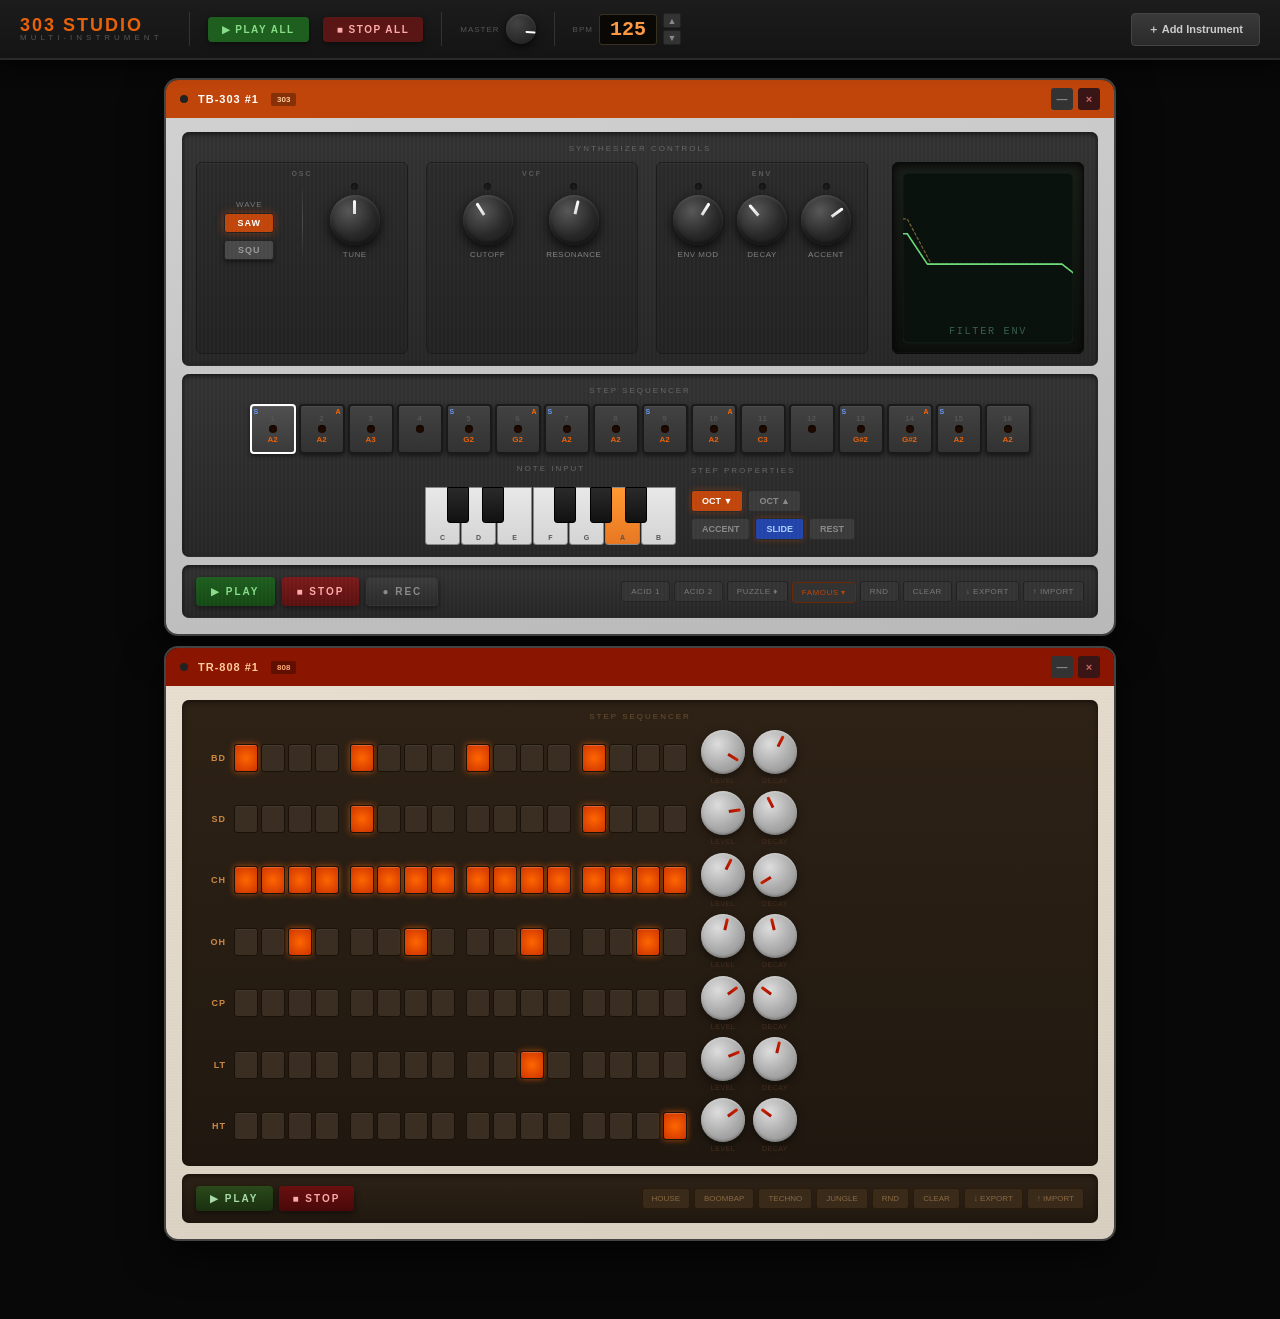
==== commit 76218d26: "studio: cache-bust TB-303 assets (v=3) for Cloudflare Cloudflare edge was serving stale JS/CSS; quer" ====
--- a/studio.html
+++ b/studio.html
@@ -10,7 +10,7 @@
   <link rel="stylesheet" href="css/studio.css">
 
   <!-- Per-instrument styles -->
-  <link rel="stylesheet" href="css/tb303.css">
+  <link rel="stylesheet" href="css/tb303.css?v=3">
   <link rel="stylesheet" href="css/tr808.css">
   <link rel="stylesheet" href="css/tr909.css">
   <link rel="stylesheet" href="css/juno106.css">
@@ -62,11 +62,11 @@
 <script src="js/core/knob.js"></script>
 <script src="js/core/bus.js"></script>
 
-<!-- ── TB-303 ────────────────────────────────────────────────── -->
-<script src="js/instruments/tb303/tb303-engine.js"></script>
-<script src="js/instruments/tb303/tb303-seq.js"></script>
-<script src="js/instruments/tb303/tb303-presets.js"></script>
-<script src="js/instruments/tb303/tb303.js"></script>
+<!-- ── TB-303 (v= cache-bust for Cloudflare) ─────────────────── -->
+<script src="js/instruments/tb303/tb303-engine.js?v=3"></script>
+<script src="js/instruments/tb303/tb303-seq.js?v=3"></script>
+<script src="js/instruments/tb303/tb303-presets.js?v=3"></script>
+<script src="js/instruments/tb303/tb303.js?v=3"></script>
 
 <!-- ── TR-808 ────────────────────────────────────────────────── -->
 <script src="js/instruments/tr808/tr808-engine.js"></script>
--- a/css/tb303.css
+++ b/css/tb303.css
@@ -21,7 +21,63 @@
 .tb3-dark:last-child{margin-bottom:0}
 .panel-lbl{font-size:8px;color:#666;text-transform:uppercase;letter-spacing:2px;margin-bottom:9px;text-align:center}
 
-/* Controls row */
+/* Synth panel: square LCD + grouped knobs */
+.tb3-synth-layout{
+  display:flex;flex-wrap:wrap;align-items:stretch;justify-content:space-evenly;
+  width:100%;column-gap:clamp(8px,3vw,24px);row-gap:12px;
+}
+.tb3-knob-strip{
+  display:flex;flex-wrap:wrap;align-items:stretch;justify-content:space-evenly;
+  flex:1 1 260px;min-width:min(100%,260px);width:100%;
+  column-gap:clamp(6px,2vw,18px);row-gap:10px;
+}
+.tb303-knob-group{
+  background:linear-gradient(180deg,#2a2a2a,#222);
+  border:1px solid #1a1a1a;border-radius:6px;padding:7px 8px 8px;
+  box-shadow:inset 0 1px 0 rgba(255,255,255,0.04);
+  flex:1 1 120px;max-width:100%;
+}
+.tb303-group-lbl{
+  font-size:7px;color:#5a5a5a;text-transform:uppercase;letter-spacing:2px;
+  text-align:center;margin-bottom:6px;font-weight:bold;
+}
+.tb303-group-knobs{
+  display:flex;flex-direction:row;align-items:flex-end;justify-content:space-evenly;
+  gap:4px 6px;flex-wrap:wrap;width:100%;
+}
+.tb303-knob-group .knob-group{flex:0 0 auto}
+.tb303-mini-div{
+  width:1px;align-self:stretch;min-height:52px;
+  background:linear-gradient(180deg,transparent,#4a4a4a,transparent);
+  margin:0 2px;flex-shrink:0;
+}
+
+/* LCD-style filter envelope display (knob-driven), square */
+.tb303-env-lcd{
+  position:relative;display:flex;justify-content:center;align-items:center;
+  flex:0 0 auto;
+  width:min(192px,38vw);aspect-ratio:1/1;max-width:100%;
+  padding:8px 10px;
+  box-sizing:border-box;
+  background:linear-gradient(180deg,#1a1e18,#0d100c);
+  border:1px solid #0a0a0a;border-radius:6px;
+  box-shadow:inset 0 2px 8px rgba(0,0,0,0.85),inset 0 -1px 0 rgba(255,255,255,0.04);
+}
+.tb303-env-lcd::after{
+  content:'';pointer-events:none;position:absolute;inset:0;border-radius:6px;
+  background:repeating-linear-gradient(180deg,rgba(0,0,0,0.12) 0,rgba(0,0,0,0.12) 1px,rgba(255,255,255,0) 1px,rgba(255,255,255,0) 3px);
+  opacity:0.35;
+}
+.tb303-env-svg{width:100%;height:100%;display:block}
+.tb303-env-bg{fill:#0a120d;stroke:#1a2820;stroke-width:0.4}
+.tb303-env-lbl{
+  fill:#3d6a52;font-size:6px;font-family:ui-monospace,monospace;letter-spacing:1px;
+  text-transform:uppercase;opacity:0.9;
+}
+.tb303-env-path{stroke-linecap:round;stroke-linejoin:round;vector-effect:non-scaling-stroke}
+.tb303-env-path-main{stroke:#6bdc7a;stroke-width:1.6}
+.tb303-env-path-accent{stroke:rgba(200,160,90,0.55);stroke-width:1.25;stroke-dasharray:2.5 2.5}
+/* Controls row (legacy / other uses) */
 .tb3-controls{display:flex;align-items:center;gap:5px}
 .vdivider{width:1px;height:68px;background:linear-gradient(180deg,transparent,#555,transparent);margin:0 5px}
 .wave-sect{display:flex;flex-direction:column;align-items:center;gap:4px}
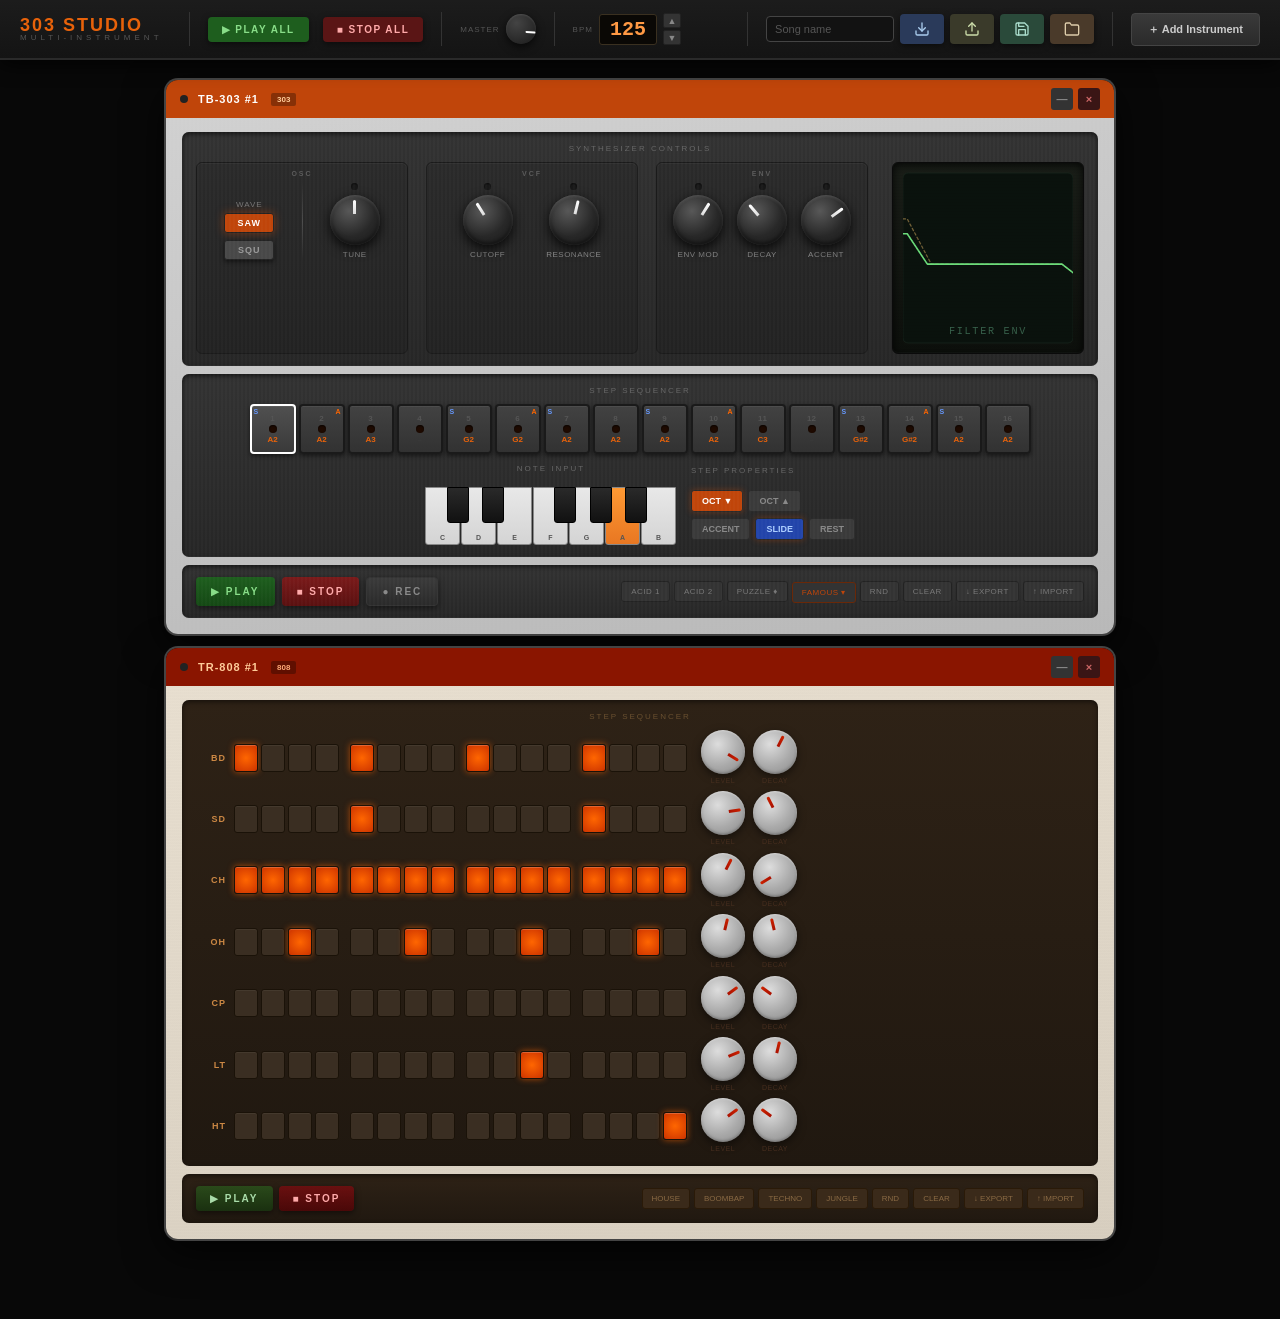
==== commit 749f9ccb: "Add whole-song export/import and browser save/load in studio header - Serialize all rack instruments" ====
--- a/studio.html
+++ b/studio.html
@@ -44,6 +44,24 @@
     </div>
   </div>
   <div class="studio-spacer"></div>
+  <div class="studio-sep"></div>
+  <div class="studio-song-actions">
+    <input type="text" id="studioSongName" class="studio-song-name" placeholder="Song name" maxlength="80" aria-label="Song name for export">
+    <button type="button" id="btnExportSong" class="studio-btn btn-song-export studio-song-icon-btn" title="Export whole song as JSON file" aria-label="Export whole song as JSON file">
+      <svg class="studio-song-icon" xmlns="http://www.w3.org/2000/svg" viewBox="0 0 24 24" fill="none" stroke="currentColor" stroke-width="2" stroke-linecap="round" stroke-linejoin="round" aria-hidden="true"><path d="M21 15v4a2 2 0 0 1-2 2H5a2 2 0 0 1-2-2v-4"/><path d="M7 10l5 5 5-5"/><path d="M12 15V3"/></svg>
+    </button>
+    <button type="button" id="btnImportSong" class="studio-btn btn-song-import studio-song-icon-btn" title="Import whole song from JSON file" aria-label="Import whole song from JSON file">
+      <svg class="studio-song-icon" xmlns="http://www.w3.org/2000/svg" viewBox="0 0 24 24" fill="none" stroke="currentColor" stroke-width="2" stroke-linecap="round" stroke-linejoin="round" aria-hidden="true"><path d="M21 15v4a2 2 0 0 1-2 2H5a2 2 0 0 1-2-2v-4"/><path d="M17 8l-5-5-5 5"/><path d="M12 3v12"/></svg>
+    </button>
+    <input type="file" id="studioSongFileImport" class="studio-song-file-input" accept="application/json,.json" aria-hidden="true" tabindex="-1">
+    <button type="button" id="btnSaveSongBrowser" class="studio-btn btn-song-save studio-song-icon-btn" title="Save whole song in this browser" aria-label="Save whole song in this browser">
+      <svg class="studio-song-icon" xmlns="http://www.w3.org/2000/svg" viewBox="0 0 24 24" fill="none" stroke="currentColor" stroke-width="2" stroke-linecap="round" stroke-linejoin="round" aria-hidden="true"><path d="M19 21H5a2 2 0 0 1-2-2V5a2 2 0 0 1 2-2h11l5 5v11a2 2 0 0 1-2 2z"/><path d="M17 21v-8H7v8"/><path d="M7 3v5h8"/></svg>
+    </button>
+    <button type="button" id="btnLoadSongBrowser" class="studio-btn btn-song-load studio-song-icon-btn" title="Load whole song from this browser" aria-label="Load whole song from this browser">
+      <svg class="studio-song-icon" xmlns="http://www.w3.org/2000/svg" viewBox="0 0 24 24" fill="none" stroke="currentColor" stroke-width="2" stroke-linecap="round" stroke-linejoin="round" aria-hidden="true"><path d="M22 19a2 2 0 0 1-2 2H4a2 2 0 0 1-2-2V5a2 2 0 0 1 2-2h5l2 3h9a2 2 0 0 1 2 2z"/></svg>
+    </button>
+  </div>
+  <div class="studio-sep"></div>
   <div class="add-wrap">
     <button class="add-btn" onclick="toggleAddMenu()">＋ Add Instrument</button>
     <div id="addMenu" class="add-menu">
@@ -107,7 +125,7 @@
 <!-- ── New instruments: add CSS link + 4 script tags above this line ── -->
 
 <!-- ── Studio core (must be last) ───────────────────────────── -->
-<script src="js/core/studio.js?v=2"></script>
+<script src="js/core/studio.js?v=3"></script>
 
 </body>
 </html>
--- a/css/studio.css
+++ b/css/studio.css
@@ -9,10 +9,40 @@
 .studio-header{
   background:linear-gradient(180deg,#1c1c1c,#141414);
   border-bottom:2px solid #2a2a2a;
-  padding:12px 20px;display:flex;align-items:center;gap:14px;
+  padding:12px 20px;display:flex;align-items:center;gap:14px;flex-wrap:wrap;
   position:sticky;top:0;z-index:100;
   box-shadow:0 4px 20px rgba(0,0,0,0.8);
 }
+/* ── Whole-song save / import (header) ── */
+.studio-song-actions{
+  display:flex;align-items:center;gap:6px;flex-wrap:wrap;
+  max-width:min(100%,420px);
+}
+.studio-song-icon-btn{
+  display:inline-flex;align-items:center;justify-content:center;
+  padding:5px;min-width:30px;min-height:30px;
+  letter-spacing:0;text-transform:none;
+}
+.studio-song-icon-btn .studio-song-icon{
+  width:16px;height:16px;display:block;flex-shrink:0;
+}
+.studio-song-icon-btn svg{vertical-align:middle}
+.studio-song-name{
+  width:128px;max-width:30vw;padding:6px 8px;border-radius:4px;
+  border:1px solid #444;background:#121212;color:#ccc;font-size:11px;
+}
+.studio-song-name::placeholder{color:#555}
+.studio-song-file-input{
+  position:absolute;width:0;height:0;opacity:0;pointer-events:none;
+}
+.btn-song-export{background:#2a3a5a;color:#aaccee}
+.btn-song-export:hover{background:#354a70}
+.btn-song-import{background:#3a3a2a;color:#ccddaa}
+.btn-song-import:hover{background:#4a4a35}
+.btn-song-save{background:#2a4a3a;color:#aaddcc}
+.btn-song-save:hover{background:#355a4a}
+.btn-song-load{background:#4a3a2a;color:#ddccaa}
+.btn-song-load:hover{background:#5a4a35}
 .studio-logo{display:flex;flex-direction:column;line-height:1;margin-right:8px}
 .studio-logo-main{font-size:18px;font-weight:900;color:#e8620a;letter-spacing:2px}
 .studio-logo-sub{font-size:8px;color:#555;letter-spacing:4px;text-transform:uppercase}
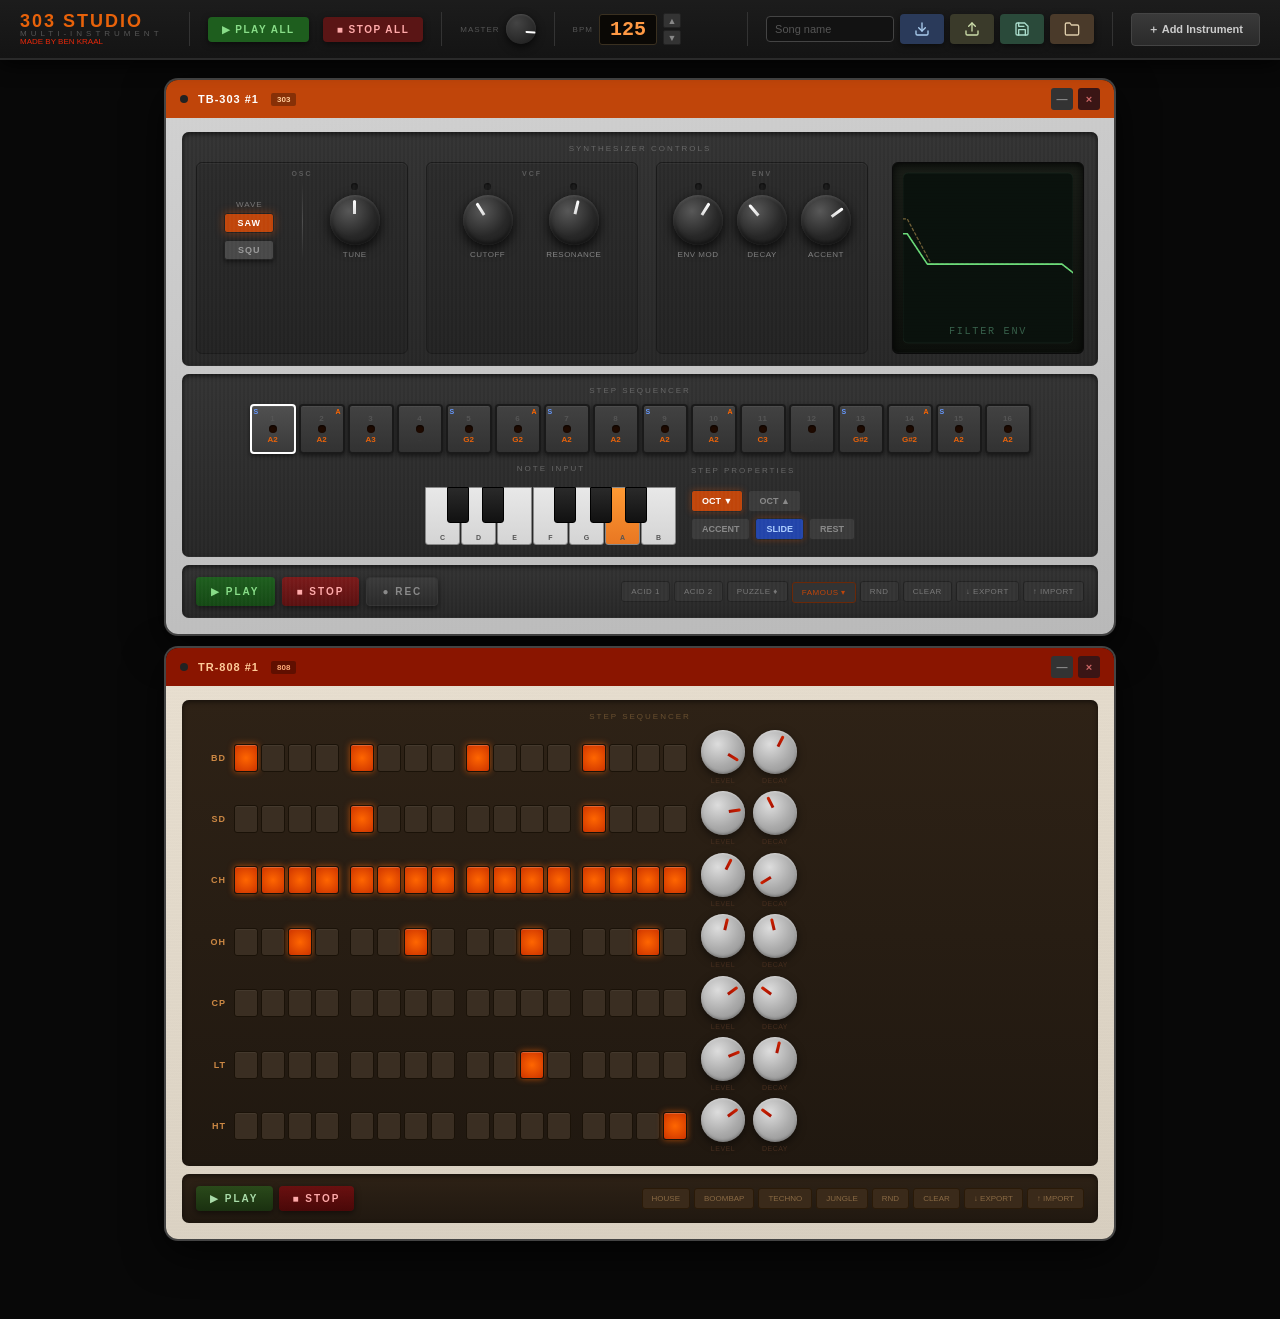
==== commit d4ed362e: "Remove outdated synth illustrations from README, add new attribution in studio.html, and delete unus" ====
--- a/studio.html
+++ b/studio.html
@@ -7,16 +7,18 @@
   <link rel="icon" type="image/png" href="favicon.png">
 
   <!-- Studio shell + shared primitives -->
-  <link rel="stylesheet" href="css/studio.css">
+  <link rel="stylesheet" href="css/studio.css?v=4">
 
   <!-- Per-instrument styles -->
   <link rel="stylesheet" href="css/tb303.css?v=3">
+  <link rel="stylesheet" href="css/tb303_tie.css?v=1">
   <link rel="stylesheet" href="css/tr808.css">
   <link rel="stylesheet" href="css/tr909.css">
   <link rel="stylesheet" href="css/juno106.css">
   <link rel="stylesheet" href="css/minimoog.css">
   <link rel="stylesheet" href="css/jp8000.css">
   <link rel="stylesheet" href="css/dx7.css">
+  <link rel="stylesheet" href="css/speakertest.css">
 </head>
 <body>
 
@@ -25,6 +27,7 @@
   <div class="studio-logo">
     <span class="studio-logo-main">303 STUDIO</span>
     <span class="studio-logo-sub">Multi-Instrument</span>
+    <span class="studio-logo-ben">made by Ben Kraal</span>
   </div>
   <div class="studio-sep"></div>
   <button id="btnPlayAll" class="studio-btn btn-play-all">▶ Play All</button>
@@ -81,51 +84,63 @@
 <script src="js/core/bus.js"></script>
 
 <!-- ── TB-303 (v= cache-bust for Cloudflare) ─────────────────── -->
-<script src="js/instruments/tb303/tb303-engine.js?v=3"></script>
-<script src="js/instruments/tb303/tb303-seq.js?v=3"></script>
-<script src="js/instruments/tb303/tb303-presets.js?v=3"></script>
-<script src="js/instruments/tb303/tb303.js?v=3"></script>
+<script src="js/instruments/tb303/tb303-engine.js?v=4"></script>
+<script src="js/instruments/tb303/tb303-seq.js?v=4"></script>
+<script src="js/instruments/tb303/tb303-presets.js?v=4"></script>
+<script src="js/instruments/tb303/tb303.js?v=4"></script>
+
+<!-- ── TB-303 (Tie) ───────────────────────────────────────────── -->
+<script src="js/instruments/tb303_tie/tb303_tie-engine.js?v=1"></script>
+<script src="js/instruments/tb303_tie/tb303_tie-seq.js?v=1"></script>
+<script src="js/instruments/tb303_tie/tb303_tie-presets.js?v=1"></script>
+<script src="js/instruments/tb303_tie/tb303_tie.js?v=1"></script>
 
 <!-- ── TR-808 ────────────────────────────────────────────────── -->
-<script src="js/instruments/tr808/tr808-engine.js"></script>
-<script src="js/instruments/tr808/tr808-seq.js"></script>
-<script src="js/instruments/tr808/tr808-presets.js"></script>
-<script src="js/instruments/tr808/tr808.js"></script>
+<script src="js/instruments/tr808/tr808-engine.js?v=4"></script>
+<script src="js/instruments/tr808/tr808-seq.js?v=4"></script>
+<script src="js/instruments/tr808/tr808-presets.js?v=4"></script>
+<script src="js/instruments/tr808/tr808.js?v=4"></script>
 
 <!-- ── TR-909 ────────────────────────────────────────────────── -->
-<script src="js/instruments/tr909/tr909-engine.js"></script>
-<script src="js/instruments/tr909/tr909-seq.js"></script>
-<script src="js/instruments/tr909/tr909-presets.js"></script>
-<script src="js/instruments/tr909/tr909.js"></script>
+<script src="js/instruments/tr909/tr909-engine.js?v=4"></script>
+<script src="js/instruments/tr909/tr909-seq.js?v=4"></script>
+<script src="js/instruments/tr909/tr909-presets.js?v=4"></script>
+<script src="js/instruments/tr909/tr909.js?v=4"></script>
 
 <!-- ── Juno-106 ──────────────────────────────────────────────── -->
-<script src="js/instruments/juno106/juno106-engine.js"></script>
-<script src="js/instruments/juno106/juno106-seq.js"></script>
-<script src="js/instruments/juno106/juno106-presets.js"></script>
-<script src="js/instruments/juno106/juno106.js"></script>
+<script src="js/instruments/juno106/juno106-engine.js?v=4"></script>
+<script src="js/instruments/juno106/juno106-seq.js?v=4"></script>
+<script src="js/instruments/juno106/juno106-presets.js?v=4"></script>
+<script src="js/instruments/juno106/juno106.js?v=4"></script>
 
 <!-- ── Minimoog ──────────────────────────────────────────── -->
-<script src="js/instruments/minimoog/minimoog-engine.js"></script>
-<script src="js/instruments/minimoog/minimoog-seq.js"></script>
-<script src="js/instruments/minimoog/minimoog-presets.js"></script>
-<script src="js/instruments/minimoog/minimoog.js"></script>
+<script src="js/instruments/minimoog/minimoog-engine.js?v=4"></script>
+<script src="js/instruments/minimoog/minimoog-seq.js?v=4"></script>
+<script src="js/instruments/minimoog/minimoog-presets.js?v=4"></script>
+<script src="js/instruments/minimoog/minimoog.js?v=4"></script>
 
 <!-- ── JP-8000 ───────────────────────────────────────────── -->
-<script src="js/instruments/jp8000/jp8000-engine.js"></script>
-<script src="js/instruments/jp8000/jp8000-seq.js"></script>
-<script src="js/instruments/jp8000/jp8000-presets.js"></script>
-<script src="js/instruments/jp8000/jp8000.js"></script>
+<script src="js/instruments/jp8000/jp8000-engine.js?v=4"></script>
+<script src="js/instruments/jp8000/jp8000-seq.js?v=4"></script>
+<script src="js/instruments/jp8000/jp8000-presets.js?v=4"></script>
+<script src="js/instruments/jp8000/jp8000.js?v=4"></script>
 
 <!-- ── DX7 ───────────────────────────────────────────────── -->
-<script src="js/instruments/dx7/dx7-engine.js"></script>
-<script src="js/instruments/dx7/dx7-seq.js"></script>
-<script src="js/instruments/dx7/dx7-presets.js"></script>
-<script src="js/instruments/dx7/dx7.js"></script>
+<script src="js/instruments/dx7/dx7-engine.js?v=4"></script>
+<script src="js/instruments/dx7/dx7-seq.js?v=4"></script>
+<script src="js/instruments/dx7/dx7-presets.js?v=4"></script>
+<script src="js/instruments/dx7/dx7.js?v=4"></script>
+
+<!-- ── Speaker Test ──────────────────────────────────────────── -->
+<script src="js/instruments/speakertest/speakertest-engine.js?v=4"></script>
+<script src="js/instruments/speakertest/speakertest-seq.js?v=4"></script>
+<script src="js/instruments/speakertest/speakertest-presets.js?v=4"></script>
+<script src="js/instruments/speakertest/speakertest.js?v=4"></script>
 
 <!-- ── New instruments: add CSS link + 4 script tags above this line ── -->
 
 <!-- ── Studio core (must be last) ───────────────────────────── -->
-<script src="js/core/studio.js?v=3"></script>
+<script src="js/core/studio.js?v=4"></script>
 
 </body>
 </html>
--- a/css/studio.css
+++ b/css/studio.css
@@ -1,6 +1,7 @@
 /* ═══════════════════════════════════════════════════
    STUDIO SHELL — rack, header, card wrapper, shared knob
    ═══════════════════════════════════════════════════ */
+/* cache-bust: v4 */
 *,*::before,*::after{box-sizing:border-box;margin:0;padding:0}
 html{scroll-behavior:smooth}
 body{background:#080808;min-height:100vh;font-family:'Arial',sans-serif;padding-bottom:60px}
@@ -46,6 +47,7 @@
 .studio-logo{display:flex;flex-direction:column;line-height:1;margin-right:8px}
 .studio-logo-main{font-size:18px;font-weight:900;color:#e8620a;letter-spacing:2px}
 .studio-logo-sub{font-size:8px;color:#555;letter-spacing:4px;text-transform:uppercase}
+.studio-logo-ben{font-size:8px;color:#e8280a;text-transform:uppercase}
 .studio-sep{width:1px;height:34px;background:#333;margin:0 4px}
 .studio-btn{
   padding:7px 14px;border-radius:4px;font-size:10px;font-weight:bold;
--- a/css/tb303_tie.css
+++ b/css/tb303_tie.css
@@ -0,0 +1,16 @@
+/* ═══════════════════════════════════════════════════
+   TB-303 (TIE) STYLES (adds Tie indicator)
+   ═══════════════════════════════════════════════════ */
+
+/* Reuse the base TB-303 styles; this file only extends visuals */
+.step-t{
+  position:absolute;
+  bottom:2px;
+  left:2px;
+  font-size:7px;
+  color:#88cc88;
+  font-weight:bold;
+  display:none;
+}
+.step-btn.has-tie .step-t{display:block}
+
--- a/css/speakertest.css
+++ b/css/speakertest.css
@@ -0,0 +1,123 @@
+/* ── Speaker Test instrument ── */
+.spk-header-bar {
+  background: linear-gradient(180deg, #2a3a32, #1a2520);
+  border-bottom: 1px solid #3a5a4a;
+}
+
+.badge-spk {
+  background: #2d6a4a;
+  color: #c8f0dd;
+}
+
+.spk-card {
+  background: #121814;
+  padding: 0;
+}
+
+.spk-panel {
+  padding: 12px 14px 14px;
+}
+
+.spk-panel-lbl {
+  font-size: 9px;
+  color: #5a7a6a;
+  text-transform: uppercase;
+  letter-spacing: 2px;
+  margin-bottom: 10px;
+}
+
+.spk-wave-row {
+  display: flex;
+  align-items: center;
+  gap: 12px;
+  flex-wrap: wrap;
+  margin-bottom: 14px;
+}
+
+.spk-wave-lbl {
+  font-size: 9px;
+  color: #888;
+  text-transform: uppercase;
+  min-width: 36px;
+}
+
+.spk-wave-btns {
+  display: flex;
+  gap: 6px;
+  flex-wrap: wrap;
+}
+
+.spk-wave-btn {
+  padding: 6px 12px;
+  border-radius: 4px;
+  border: 1px solid #3a4a42;
+  background: linear-gradient(180deg, #2a3530, #1e2824);
+  color: #9aaa9e;
+  font-size: 10px;
+  font-weight: bold;
+  letter-spacing: 0.5px;
+  cursor: pointer;
+  transition: background 0.12s, color 0.12s, border-color 0.12s;
+}
+
+.spk-wave-btn:hover {
+  background: #354038;
+  color: #ccc;
+}
+
+.spk-wave-btn.active {
+  background: linear-gradient(180deg, #3d6a52, #2a5040);
+  border-color: #4a8a6a;
+  color: #e8fff0;
+  box-shadow: 0 0 8px rgba(80, 180, 120, 0.25);
+}
+
+.spk-knobs-row {
+  display: flex;
+  justify-content: space-around;
+  gap: 10px;
+  flex-wrap: wrap;
+  margin-bottom: 14px;
+}
+
+.spk-freq-read {
+  font-family: ui-monospace, monospace;
+  font-size: 13px;
+  font-weight: bold;
+  color: #7dd8a8;
+  text-align: center;
+  min-height: 18px;
+  margin-bottom: 2px;
+}
+
+.spk-trans {
+  display: flex;
+  gap: 10px;
+  align-items: center;
+  padding-top: 4px;
+  border-top: 1px solid #2a322e;
+}
+
+.spk-trans .btn-play3 {
+  background: linear-gradient(180deg, #1e5e1e, #144814);
+  color: #88dd88;
+}
+
+.spk-trans .btn-play3:hover {
+  background: linear-gradient(180deg, #236823, #185018);
+}
+
+.spk-trans .btn-play3.on {
+  background: linear-gradient(180deg, #33cc33, #228822);
+  color: #fff;
+  box-shadow: 0 0 10px rgba(51, 204, 51, 0.5);
+}
+
+.spk-trans .btn-stop3 {
+  background: linear-gradient(180deg, #7a1a1a, #5a1010);
+  color: #ffaaaa;
+}
+
+.spk-trans .btn-stop3:hover {
+  background: linear-gradient(180deg, #902020, #6a1515);
+}
